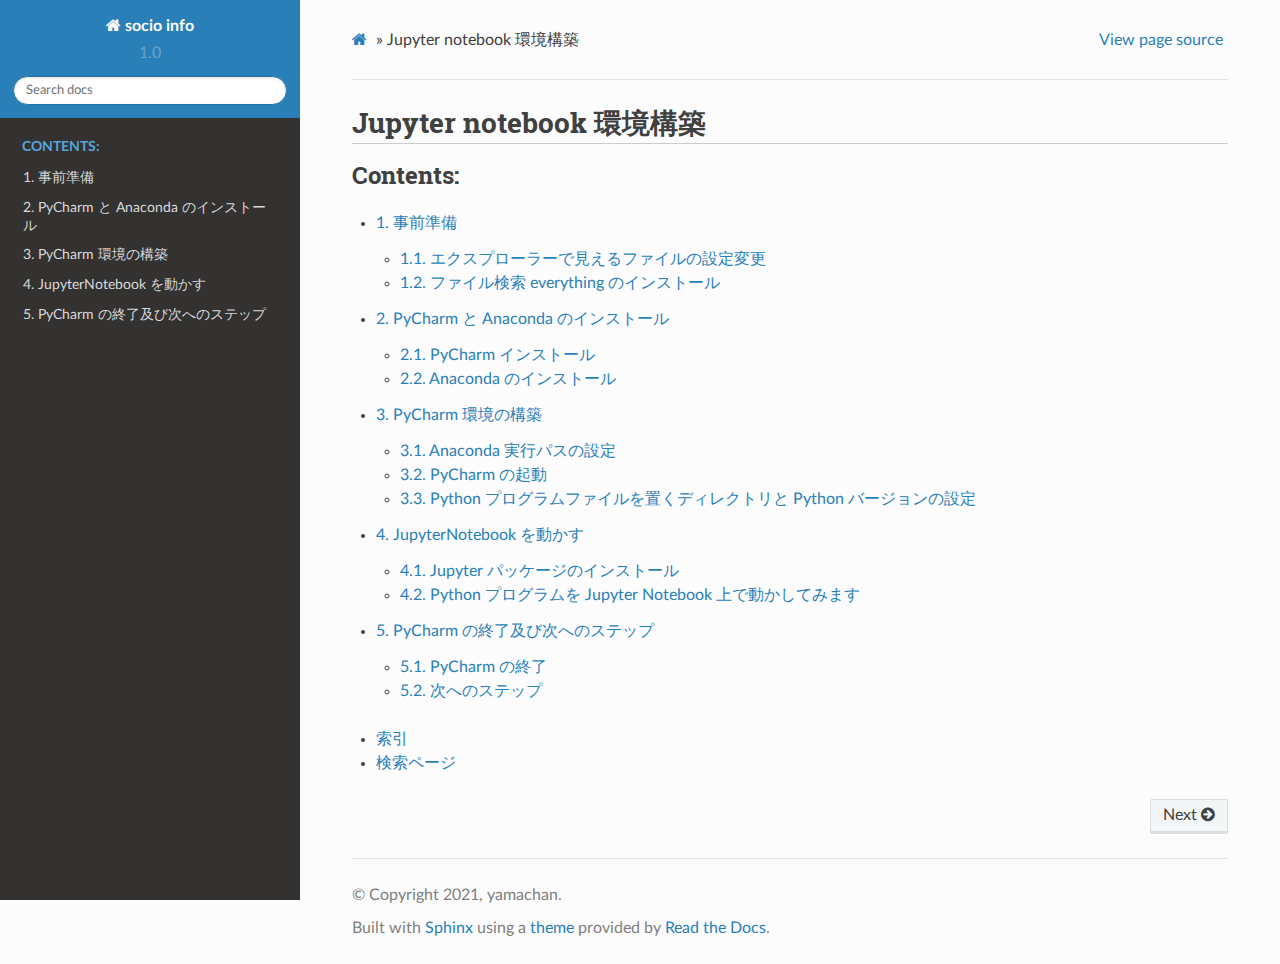
==== docs/index.html @ 52fdfa03 "Wrong directory name." ====
<!DOCTYPE html>
<html class="writer-html5" lang="ja" >
<head>
  <meta charset="utf-8" />
  
  <meta name="viewport" content="width=device-width, initial-scale=1.0" />
  
  <title>Jupyter notebook 環境構築 &mdash; socio info 1.0 ドキュメント</title>
  

  
  <link rel="stylesheet" href="_static/css/theme.css" type="text/css" />
  <link rel="stylesheet" href="_static/pygments.css" type="text/css" />
  <link rel="stylesheet" href="_static/mytheme.css" type="text/css" />

  
  

  
  

  

  
  <!--[if lt IE 9]>
    <script src="_static/js/html5shiv.min.js"></script>
  <![endif]-->
  
    
      <script type="text/javascript" id="documentation_options" data-url_root="./" src="_static/documentation_options.js"></script>
        <script src="_static/jquery.js"></script>
        <script src="_static/underscore.js"></script>
        <script src="_static/doctools.js"></script>
        <script src="_static/translations.js"></script>
    
    <script type="text/javascript" src="_static/js/theme.js"></script>

    
    <link rel="index" title="索引" href="genindex.html" />
    <link rel="search" title="検索" href="search.html" />
    <link rel="next" title="1. 事前準備" href="preparation.html" /> 
</head>

<body class="wy-body-for-nav">

   
  <div class="wy-grid-for-nav">
    
    <nav data-toggle="wy-nav-shift" class="wy-nav-side">
      <div class="wy-side-scroll">
        <div class="wy-side-nav-search" >
          

          
            <a href="#" class="icon icon-home"> socio info
          

          
          </a>

          
            
            
              <div class="version">
                1.0
              </div>
            
          

          
<div role="search">
  <form id="rtd-search-form" class="wy-form" action="search.html" method="get">
    <input type="text" name="q" placeholder="Search docs" />
    <input type="hidden" name="check_keywords" value="yes" />
    <input type="hidden" name="area" value="default" />
  </form>
</div>

          
        </div>

        
        <div class="wy-menu wy-menu-vertical" data-spy="affix" role="navigation" aria-label="main navigation">
          
            
            
              
            
            
              <p class="caption"><span class="caption-text">Contents:</span></p>
<ul>
<li class="toctree-l1"><a class="reference internal" href="preparation.html">1. 事前準備</a></li>
<li class="toctree-l1"><a class="reference internal" href="pycharm_install.html">2. PyCharm と Anaconda のインストール</a></li>
<li class="toctree-l1"><a class="reference internal" href="pycharm_exec.html">3. PyCharm 環境の構築</a></li>
<li class="toctree-l1"><a class="reference internal" href="startjupyter.html">4. JupyterNotebook を動かす</a></li>
<li class="toctree-l1"><a class="reference internal" href="fin.html">5. PyCharm の終了及び次へのステップ</a></li>
</ul>

            
          
        </div>
        
      </div>
    </nav>

    <section data-toggle="wy-nav-shift" class="wy-nav-content-wrap">

      
      <nav class="wy-nav-top" aria-label="top navigation">
        
          <i data-toggle="wy-nav-top" class="fa fa-bars"></i>
          <a href="#">socio info</a>
        
      </nav>


      <div class="wy-nav-content">
        
        <div class="rst-content">
        
          

















<div role="navigation" aria-label="breadcrumbs navigation">

  <ul class="wy-breadcrumbs">
    
      <li><a href="#" class="icon icon-home"></a> &raquo;</li>
        
      <li>Jupyter notebook 環境構築</li>
    
    
      <li class="wy-breadcrumbs-aside">
        
          
            <a href="_sources/index.rst.txt" rel="nofollow"> View page source</a>
          
        
      </li>
    
  </ul>

  
  <hr/>
</div>
          <div role="main" class="document" itemscope="itemscope" itemtype="http://schema.org/Article">
           <div itemprop="articleBody">
            
  <div class="section" id="jupyter-notebook">
<h1>Jupyter notebook 環境構築<a class="headerlink" href="#jupyter-notebook" title="このヘッドラインへのパーマリンク">¶</a></h1>
<div class="toctree-wrapper compound">
<p class="caption"><span class="caption-text">Contents:</span></p>
<ul>
<li class="toctree-l1"><a class="reference internal" href="preparation.html">1. 事前準備</a><ul>
<li class="toctree-l2"><a class="reference internal" href="preparation.html#explorer">1.1. エクスプローラーで見えるファイルの設定変更</a></li>
<li class="toctree-l2"><a class="reference internal" href="preparation.html#everything">1.2. ファイル検索 everything のインストール</a></li>
</ul>
</li>
<li class="toctree-l1"><a class="reference internal" href="pycharm_install.html">2. PyCharm と Anaconda のインストール</a><ul>
<li class="toctree-l2"><a class="reference internal" href="pycharm_install.html#pycharm">2.1. PyCharm インストール</a></li>
<li class="toctree-l2"><a class="reference internal" href="pycharm_install.html#anaconda">2.2. Anaconda  のインストール</a></li>
</ul>
</li>
<li class="toctree-l1"><a class="reference internal" href="pycharm_exec.html">3. PyCharm 環境の構築</a><ul>
<li class="toctree-l2"><a class="reference internal" href="pycharm_exec.html#anaconda">3.1. Anaconda 実行パスの設定</a></li>
<li class="toctree-l2"><a class="reference internal" href="pycharm_exec.html#id1">3.2. PyCharm の起動</a></li>
<li class="toctree-l2"><a class="reference internal" href="pycharm_exec.html#python-python">3.3. Python プログラムファイルを置くディレクトリと Python バージョンの設定</a></li>
</ul>
</li>
<li class="toctree-l1"><a class="reference internal" href="startjupyter.html">4. JupyterNotebook を動かす</a><ul>
<li class="toctree-l2"><a class="reference internal" href="startjupyter.html#jupyter">4.1. Jupyter パッケージのインストール</a></li>
<li class="toctree-l2"><a class="reference internal" href="startjupyter.html#python-jupyter-notebook">4.2. Python プログラムを Jupyter Notebook 上で動かしてみます</a></li>
</ul>
</li>
<li class="toctree-l1"><a class="reference internal" href="fin.html">5. PyCharm の終了及び次へのステップ</a><ul>
<li class="toctree-l2"><a class="reference internal" href="fin.html#id1">5.1. PyCharm の終了</a></li>
<li class="toctree-l2"><a class="reference internal" href="fin.html#id2">5.2. 次へのステップ</a></li>
</ul>
</li>
</ul>
</div>
<ul class="simple">
<li><p><a class="reference internal" href="genindex.html"><span class="std std-ref">索引</span></a></p></li>
<li><p><a class="reference internal" href="search.html"><span class="std std-ref">検索ページ</span></a></p></li>
</ul>
</div>


           </div>
           
          </div>
          <footer>
    <div class="rst-footer-buttons" role="navigation" aria-label="footer navigation">
        <a href="preparation.html" class="btn btn-neutral float-right" title="1. 事前準備" accesskey="n" rel="next">Next <span class="fa fa-arrow-circle-right" aria-hidden="true"></span></a>
    </div>

  <hr/>

  <div role="contentinfo">
    <p>
        &#169; Copyright 2021, yamachan.

    </p>
  </div>
    
    
    
    Built with <a href="https://www.sphinx-doc.org/">Sphinx</a> using a
    
    <a href="https://github.com/readthedocs/sphinx_rtd_theme">theme</a>
    
    provided by <a href="https://readthedocs.org">Read the Docs</a>. 

</footer>
        </div>
      </div>

    </section>

  </div>
  

  <script type="text/javascript">
      jQuery(function () {
          SphinxRtdTheme.Navigation.enable(true);
      });
  </script>

  
  
    
   

</body>
</html>
---- docs/_static/css/theme.css ----
html{box-sizing:border-box}*,:after,:before{box-sizing:inherit}article,aside,details,figcaption,figure,footer,header,hgroup,nav,section{display:block}audio,canvas,video{display:inline-block;*display:inline;*zoom:1}[hidden],audio:not([controls]){display:none}*{-webkit-box-sizing:border-box;-moz-box-sizing:border-box;box-sizing:border-box}html{font-size:100%;-webkit-text-size-adjust:100%;-ms-text-size-adjust:100%}body{margin:0}a:active,a:hover{outline:0}abbr[title]{border-bottom:1px dotted}b,strong{font-weight:700}blockquote{margin:0}dfn{font-style:italic}ins{background:#ff9;text-decoration:none}ins,mark{color:#000}mark{background:#ff0;font-style:italic;font-weight:700}.rst-content code,.rst-content tt,code,kbd,pre,samp{font-family:monospace,serif;_font-family:courier new,monospace;font-size:1em}pre{white-space:pre}q{quotes:none}q:after,q:before{content:"";content:none}small{font-size:85%}sub,sup{font-size:75%;line-height:0;position:relative;vertical-align:baseline}sup{top:-.5em}sub{bottom:-.25em}dl,ol,ul{margin:0;padding:0;list-style:none;list-style-image:none}li{list-style:none}dd{margin:0}img{border:0;-ms-interpolation-mode:bicubic;vertical-align:middle;max-width:100%}svg:not(:root){overflow:hidden}figure,form{margin:0}label{cursor:pointer}button,input,select,textarea{font-size:100%;margin:0;vertical-align:baseline;*vertical-align:middle}button,input{line-height:normal}button,input[type=button],input[type=reset],input[type=submit]{cursor:pointer;-webkit-appearance:button;*overflow:visible}button[disabled],input[disabled]{cursor:default}input[type=search]{-webkit-appearance:textfield;-moz-box-sizing:content-box;-webkit-box-sizing:content-box;box-sizing:content-box}textarea{resize:vertical}table{border-collapse:collapse;border-spacing:0}td{vertical-align:top}.chromeframe{margin:.2em 0;background:#ccc;color:#000;padding:.2em 0}.ir{display:block;border:0;text-indent:-999em;overflow:hidden;background-color:transparent;background-repeat:no-repeat;text-align:left;direction:ltr;*line-height:0}.ir br{display:none}.hidden{display:none!important;visibility:hidden}.visuallyhidden{border:0;clip:rect(0 0 0 0);height:1px;margin:-1px;overflow:hidden;padding:0;position:absolute;width:1px}.visuallyhidden.focusable:active,.visuallyhidden.focusable:focus{clip:auto;height:auto;margin:0;overflow:visible;position:static;width:auto}.invisible{visibility:hidden}.relative{position:relative}big,small{font-size:100%}@media print{body,html,section{background:none!important}*{box-shadow:none!important;text-shadow:none!important;filter:none!important;-ms-filter:none!important}a,a:visited{text-decoration:underline}.ir a:after,a[href^="#"]:after,a[href^="javascript:"]:after{content:""}blockquote,pre{page-break-inside:avoid}thead{display:table-header-group}img,tr{page-break-inside:avoid}img{max-width:100%!important}@page{margin:.5cm}.rst-content .toctree-wrapper>p.caption,h2,h3,p{orphans:3;widows:3}.rst-content .toctree-wrapper>p.caption,h2,h3{page-break-after:avoid}}.btn,.fa:before,.icon:before,.rst-content .admonition,.rst-content .admonition-title:before,.rst-content .admonition-todo,.rst-content .attention,.rst-content .caution,.rst-content .code-block-caption .headerlink:before,.rst-content .danger,.rst-content .error,.rst-content .hint,.rst-content .important,.rst-content .note,.rst-content .seealso,.rst-content .tip,.rst-content .warning,.rst-content code.download span:first-child:before,.rst-content dl dt .headerlink:before,.rst-content h1 .headerlink:before,.rst-content h2 .headerlink:before,.rst-content h3 .headerlink:before,.rst-content h4 .headerlink:before,.rst-content h5 .headerlink:before,.rst-content h6 .headerlink:before,.rst-content p.caption .headerlink:before,.rst-content table>caption .headerlink:before,.rst-content tt.download span:first-child:before,.wy-alert,.wy-dropdown .caret:before,.wy-inline-validate.wy-inline-validate-danger .wy-input-context:before,.wy-inline-validate.wy-inline-validate-info .wy-input-context:before,.wy-inline-validate.wy-inline-validate-success .wy-input-context:before,.wy-inline-validate.wy-inline-validate-warning .wy-input-context:before,.wy-menu-vertical li.current>a,.wy-menu-vertical li.current>a span.toctree-expand:before,.wy-menu-vertical li.on a,.wy-menu-vertical li.on a span.toctree-expand:before,.wy-menu-vertical li span.toctree-expand:before,.wy-nav-top a,.wy-side-nav-search .wy-dropdown>a,.wy-side-nav-search>a,input[type=color],input[type=date],input[type=datetime-local],input[type=datetime],input[type=email],input[type=month],input[type=number],input[type=password],input[type=search],input[type=tel],input[type=text],input[type=time],input[type=url],input[type=week],select,textarea{-webkit-font-smoothing:antialiased}.clearfix{*zoom:1}.clearfix:after,.clearfix:before{display:table;content:""}.clearfix:after{clear:both}/*!
 *  Font Awesome 4.7.0 by @davegandy - http://fontawesome.io - @fontawesome
 *  License - http://fontawesome.io/license (Font: SIL OFL 1.1, CSS: MIT License)
 */@font-face{font-family:FontAwesome;src:url(fonts/fontawesome-webfont.eot?674f50d287a8c48dc19ba404d20fe713);src:url(fonts/fontawesome-webfont.eot?674f50d287a8c48dc19ba404d20fe713?#iefix&v=4.7.0) format("embedded-opentype"),url(fonts/fontawesome-webfont.woff2?af7ae505a9eed503f8b8e6982036873e) format("woff2"),url(fonts/fontawesome-webfont.woff?fee66e712a8a08eef5805a46892932ad) format("woff"),url(fonts/fontawesome-webfont.ttf?b06871f281fee6b241d60582ae9369b9) format("truetype"),url(fonts/fontawesome-webfont.svg?912ec66d7572ff821749319396470bde#fontawesomeregular) format("svg");font-weight:400;font-style:normal}.fa,.icon,.rst-content .admonition-title,.rst-content .code-block-caption .headerlink,.rst-content code.download span:first-child,.rst-content dl dt .headerlink,.rst-content h1 .headerlink,.rst-content h2 .headerlink,.rst-content h3 .headerlink,.rst-content h4 .headerlink,.rst-content h5 .headerlink,.rst-content h6 .headerlink,.rst-content p.caption .headerlink,.rst-content table>caption .headerlink,.rst-content tt.download span:first-child,.wy-menu-vertical li.current>a span.toctree-expand,.wy-menu-vertical li.on a span.toctree-expand,.wy-menu-vertical li span.toctree-expand{display:inline-block;font:normal normal normal 14px/1 FontAwesome;font-size:inherit;text-rendering:auto;-webkit-font-smoothing:antialiased;-moz-osx-font-smoothing:grayscale}.fa-lg{font-size:1.33333em;line-height:.75em;vertical-align:-15%}.fa-2x{font-size:2em}.fa-3x{font-size:3em}.fa-4x{font-size:4em}.fa-5x{font-size:5em}.fa-fw{width:1.28571em;text-align:center}.fa-ul{padding-left:0;margin-left:2.14286em;list-style-type:none}.fa-ul>li{position:relative}.fa-li{position:absolute;left:-2.14286em;width:2.14286em;top:.14286em;text-align:center}.fa-li.fa-lg{left:-1.85714em}.fa-border{padding:.2em .25em .15em;border:.08em solid #eee;border-radius:.1em}.fa-pull-left{float:left}.fa-pull-right{float:right}.fa-pull-left.icon,.fa.fa-pull-left,.rst-content .code-block-caption .fa-pull-left.headerlink,.rst-content .fa-pull-left.admonition-title,.rst-content code.download span.fa-pull-left:first-child,.rst-content dl dt .fa-pull-left.headerlink,.rst-content h1 .fa-pull-left.headerlink,.rst-content h2 .fa-pull-left.headerlink,.rst-content h3 .fa-pull-left.headerlink,.rst-content h4 .fa-pull-left.headerlink,.rst-content h5 .fa-pull-left.headerlink,.rst-content h6 .fa-pull-left.headerlink,.rst-content p.caption .fa-pull-left.headerlink,.rst-content table>caption .fa-pull-left.headerlink,.rst-content tt.download span.fa-pull-left:first-child,.wy-menu-vertical li.current>a span.fa-pull-left.toctree-expand,.wy-menu-vertical li.on a span.fa-pull-left.toctree-expand,.wy-menu-vertical li span.fa-pull-left.toctree-expand{margin-right:.3em}.fa-pull-right.icon,.fa.fa-pull-right,.rst-content .code-block-caption .fa-pull-right.headerlink,.rst-content .fa-pull-right.admonition-title,.rst-content code.download span.fa-pull-right:first-child,.rst-content dl dt .fa-pull-right.headerlink,.rst-content h1 .fa-pull-right.headerlink,.rst-content h2 .fa-pull-right.headerlink,.rst-content h3 .fa-pull-right.headerlink,.rst-content h4 .fa-pull-right.headerlink,.rst-content h5 .fa-pull-right.headerlink,.rst-content h6 .fa-pull-right.headerlink,.rst-content p.caption .fa-pull-right.headerlink,.rst-content table>caption .fa-pull-right.headerlink,.rst-content tt.download span.fa-pull-right:first-child,.wy-menu-vertical li.current>a span.fa-pull-right.toctree-expand,.wy-menu-vertical li.on a span.fa-pull-right.toctree-expand,.wy-menu-vertical li span.fa-pull-right.toctree-expand{margin-left:.3em}.pull-right{float:right}.pull-left{float:left}.fa.pull-left,.pull-left.icon,.rst-content .code-block-caption .pull-left.headerlink,.rst-content .pull-left.admonition-title,.rst-content code.download span.pull-left:first-child,.rst-content dl dt .pull-left.headerlink,.rst-content h1 .pull-left.headerlink,.rst-content h2 .pull-left.headerlink,.rst-content h3 .pull-left.headerlink,.rst-content h4 .pull-left.headerlink,.rst-content h5 .pull-left.headerlink,.rst-content h6 .pull-left.headerlink,.rst-content p.caption .pull-left.headerlink,.rst-content table>caption .pull-left.headerlink,.rst-content tt.download span.pull-left:first-child,.wy-menu-vertical li.current>a span.pull-left.toctree-expand,.wy-menu-vertical li.on a span.pull-left.toctree-expand,.wy-menu-vertical li span.pull-left.toctree-expand{margin-right:.3em}.fa.pull-right,.pull-right.icon,.rst-content .code-block-caption .pull-right.headerlink,.rst-content .pull-right.admonition-title,.rst-content code.download span.pull-right:first-child,.rst-content dl dt .pull-right.headerlink,.rst-content h1 .pull-right.headerlink,.rst-content h2 .pull-right.headerlink,.rst-content h3 .pull-right.headerlink,.rst-content h4 .pull-right.headerlink,.rst-content h5 .pull-right.headerlink,.rst-content h6 .pull-right.headerlink,.rst-content p.caption .pull-right.headerlink,.rst-content table>caption .pull-right.headerlink,.rst-content tt.download span.pull-right:first-child,.wy-menu-vertical li.current>a span.pull-right.toctree-expand,.wy-menu-vertical li.on a span.pull-right.toctree-expand,.wy-menu-vertical li span.pull-right.toctree-expand{margin-left:.3em}.fa-spin{-webkit-animation:fa-spin 2s linear infinite;animation:fa-spin 2s linear infinite}.fa-pulse{-webkit-animation:fa-spin 1s steps(8) infinite;animation:fa-spin 1s steps(8) infinite}@-webkit-keyframes fa-spin{0%{-webkit-transform:rotate(0deg);transform:rotate(0deg)}to{-webkit-transform:rotate(359deg);transform:rotate(359deg)}}@keyframes fa-spin{0%{-webkit-transform:rotate(0deg);transform:rotate(0deg)}to{-webkit-transform:rotate(359deg);transform:rotate(359deg)}}.fa-rotate-90{-ms-filter:"progid:DXImageTransform.Microsoft.BasicImage(rotation=1)";-webkit-transform:rotate(90deg);-ms-transform:rotate(90deg);transform:rotate(90deg)}.fa-rotate-180{-ms-filter:"progid:DXImageTransform.Microsoft.BasicImage(rotation=2)";-webkit-transform:rotate(180deg);-ms-transform:rotate(180deg);transform:rotate(180deg)}.fa-rotate-270{-ms-filter:"progid:DXImageTransform.Microsoft.BasicImage(rotation=3)";-webkit-transform:rotate(270deg);-ms-transform:rotate(270deg);transform:rotate(270deg)}.fa-flip-horizontal{-ms-filter:"progid:DXImageTransform.Microsoft.BasicImage(rotation=0, mirror=1)";-webkit-transform:scaleX(-1);-ms-transform:scaleX(-1);transform:scaleX(-1)}.fa-flip-vertical{-ms-filter:"progid:DXImageTransform.Microsoft.BasicImage(rotation=2, mirror=1)";-webkit-transform:scaleY(-1);-ms-transform:scaleY(-1);transform:scaleY(-1)}:root .fa-flip-horizontal,:root .fa-flip-vertical,:root .fa-rotate-90,:root .fa-rotate-180,:root .fa-rotate-270{filter:none}.fa-stack{position:relative;display:inline-block;width:2em;height:2em;line-height:2em;vertical-align:middle}.fa-stack-1x,.fa-stack-2x{position:absolute;left:0;width:100%;text-align:center}.fa-stack-1x{line-height:inherit}.fa-stack-2x{font-size:2em}.fa-inverse{color:#fff}.fa-glass:before{content:""}.fa-music:before{content:""}.fa-search:before,.icon-search:before{content:""}.fa-envelope-o:before{content:""}.fa-heart:before{content:""}.fa-star:before{content:""}.fa-star-o:before{content:""}.fa-user:before{content:""}.fa-film:before{content:""}.fa-th-large:before{content:""}.fa-th:before{content:""}.fa-th-list:before{content:""}.fa-check:before{content:""}.fa-close:before,.fa-remove:before,.fa-times:before{content:""}.fa-search-plus:before{content:""}.fa-search-minus:before{content:""}.fa-power-off:before{content:""}.fa-signal:before{content:""}.fa-cog:before,.fa-gear:before{content:""}.fa-trash-o:before{content:""}.fa-home:before,.icon-home:before{content:""}.fa-file-o:before{content:""}.fa-clock-o:before{content:""}.fa-road:before{content:""}.fa-download:before,.rst-content code.download span:first-child:before,.rst-content tt.download span:first-child:before{content:""}.fa-arrow-circle-o-down:before{content:""}.fa-arrow-circle-o-up:before{content:""}.fa-inbox:before{content:""}.fa-play-circle-o:before{content:""}.fa-repeat:before,.fa-rotate-right:before{content:""}.fa-refresh:before{content:""}.fa-list-alt:before{content:""}.fa-lock:before{content:""}.fa-flag:before{content:""}.fa-headphones:before{content:""}.fa-volume-off:before{content:""}.fa-volume-down:before{content:""}.fa-volume-up:before{content:""}.fa-qrcode:before{content:""}.fa-barcode:before{content:""}.fa-tag:before{content:""}.fa-tags:before{content:""}.fa-book:before,.icon-book:before{content:""}.fa-bookmark:before{content:""}.fa-print:before{content:""}.fa-camera:before{content:""}.fa-font:before{content:""}.fa-bold:before{content:""}.fa-italic:before{content:""}.fa-text-height:before{content:""}.fa-text-width:before{content:""}.fa-align-left:before{content:""}.fa-align-center:before{content:""}.fa-align-right:before{content:""}.fa-align-justify:before{content:""}.fa-list:before{content:""}.fa-dedent:before,.fa-outdent:before{content:""}.fa-indent:before{content:""}.fa-video-camera:before{content:""}.fa-image:before,.fa-photo:before,.fa-picture-o:before{content:""}.fa-pencil:before{content:""}.fa-map-marker:before{content:""}.fa-adjust:before{content:""}.fa-tint:before{content:""}.fa-edit:before,.fa-pencil-square-o:before{content:""}.fa-share-square-o:before{content:""}.fa-check-square-o:before{content:""}.fa-arrows:before{content:""}.fa-step-backward:before{content:""}.fa-fast-backward:before{content:""}.fa-backward:before{content:""}.fa-play:before{content:""}.fa-pause:before{content:""}.fa-stop:before{content:""}.fa-forward:before{content:""}.fa-fast-forward:before{content:""}.fa-step-forward:before{content:""}.fa-eject:before{content:""}.fa-chevron-left:before{content:""}.fa-chevron-right:before{content:""}.fa-plus-circle:before{content:""}.fa-minus-circle:before{content:""}.fa-times-circle:before,.wy-inline-validate.wy-inline-validate-danger .wy-input-context:before{content:""}.fa-check-circle:before,.wy-inline-validate.wy-inline-validate-success .wy-input-context:before{content:""}.fa-question-circle:before{content:""}.fa-info-circle:before{content:""}.fa-crosshairs:before{content:""}.fa-times-circle-o:before{content:""}.fa-check-circle-o:before{content:""}.fa-ban:before{content:""}.fa-arrow-left:before{content:""}.fa-arrow-right:before{content:""}.fa-arrow-up:before{content:""}.fa-arrow-down:before{content:""}.fa-mail-forward:before,.fa-share:before{content:""}.fa-expand:before{content:""}.fa-compress:before{content:""}.fa-plus:before{content:""}.fa-minus:before{content:""}.fa-asterisk:before{content:""}.fa-exclamation-circle:before,.rst-content .admonition-title:before,.wy-inline-validate.wy-inline-validate-info .wy-input-context:before,.wy-inline-validate.wy-inline-validate-warning .wy-input-context:before{content:""}.fa-gift:before{content:""}.fa-leaf:before{content:""}.fa-fire:before,.icon-fire:before{content:""}.fa-eye:before{content:""}.fa-eye-slash:before{content:""}.fa-exclamation-triangle:before,.fa-warning:before{content:""}.fa-plane:before{content:""}.fa-calendar:before{content:""}.fa-random:before{content:""}.fa-comment:before{content:""}.fa-magnet:before{content:""}.fa-chevron-up:before{content:""}.fa-chevron-down:before{content:""}.fa-retweet:before{content:""}.fa-shopping-cart:before{content:""}.fa-folder:before{content:""}.fa-folder-open:before{content:""}.fa-arrows-v:before{content:""}.fa-arrows-h:before{content:""}.fa-bar-chart-o:before,.fa-bar-chart:before{content:""}.fa-twitter-square:before{content:""}.fa-facebook-square:before{content:""}.fa-camera-retro:before{content:""}.fa-key:before{content:""}.fa-cogs:before,.fa-gears:before{content:""}.fa-comments:before{content:""}.fa-thumbs-o-up:before{content:""}.fa-thumbs-o-down:before{content:""}.fa-star-half:before{content:""}.fa-heart-o:before{content:""}.fa-sign-out:before{content:""}.fa-linkedin-square:before{content:""}.fa-thumb-tack:before{content:""}.fa-external-link:before{content:""}.fa-sign-in:before{content:""}.fa-trophy:before{content:""}.fa-github-square:before{content:""}.fa-upload:before{content:""}.fa-lemon-o:before{content:""}.fa-phone:before{content:""}.fa-square-o:before{content:""}.fa-bookmark-o:before{content:""}.fa-phone-square:before{content:""}.fa-twitter:before{content:""}.fa-facebook-f:before,.fa-facebook:before{content:""}.fa-github:before,.icon-github:before{content:""}.fa-unlock:before{content:""}.fa-credit-card:before{content:""}.fa-feed:before,.fa-rss:before{content:""}.fa-hdd-o:before{content:""}.fa-bullhorn:before{content:""}.fa-bell:before{content:""}.fa-certificate:before{content:""}.fa-hand-o-right:before{content:""}.fa-hand-o-left:before{content:""}.fa-hand-o-up:before{content:""}.fa-hand-o-down:before{content:""}.fa-arrow-circle-left:before,.icon-circle-arrow-left:before{content:""}.fa-arrow-circle-right:before,.icon-circle-arrow-right:before{content:""}.fa-arrow-circle-up:before{content:""}.fa-arrow-circle-down:before{content:""}.fa-globe:before{content:""}.fa-wrench:before{content:""}.fa-tasks:before{content:""}.fa-filter:before{content:""}.fa-briefcase:before{content:""}.fa-arrows-alt:before{content:""}.fa-group:before,.fa-users:before{content:""}.fa-chain:before,.fa-link:before,.icon-link:before{content:""}.fa-cloud:before{content:""}.fa-flask:before{content:""}.fa-cut:before,.fa-scissors:before{content:""}.fa-copy:before,.fa-files-o:before{content:""}.fa-paperclip:before{content:""}.fa-floppy-o:before,.fa-save:before{content:""}.fa-square:before{content:""}.fa-bars:before,.fa-navicon:before,.fa-reorder:before{content:""}.fa-list-ul:before{content:""}.fa-list-ol:before{content:""}.fa-strikethrough:before{content:""}.fa-underline:before{content:""}.fa-table:before{content:""}.fa-magic:before{content:""}.fa-truck:before{content:""}.fa-pinterest:before{content:""}.fa-pinterest-square:before{content:""}.fa-google-plus-square:before{content:""}.fa-google-plus:before{content:""}.fa-money:before{content:""}.fa-caret-down:before,.icon-caret-down:before,.wy-dropdown .caret:before{content:""}.fa-caret-up:before{content:""}.fa-caret-left:before{content:""}.fa-caret-right:before{content:""}.fa-columns:before{content:""}.fa-sort:before,.fa-unsorted:before{content:""}.fa-sort-desc:before,.fa-sort-down:before{content:""}.fa-sort-asc:before,.fa-sort-up:before{content:""}.fa-envelope:before{content:""}.fa-linkedin:before{content:""}.fa-rotate-left:before,.fa-undo:before{content:""}.fa-gavel:before,.fa-legal:before{content:""}.fa-dashboard:before,.fa-tachometer:before{content:""}.fa-comment-o:before{content:""}.fa-comments-o:before{content:""}.fa-bolt:before,.fa-flash:before{content:""}.fa-sitemap:before{content:""}.fa-umbrella:before{content:""}.fa-clipboard:before,.fa-paste:before{content:""}.fa-lightbulb-o:before{content:""}.fa-exchange:before{content:""}.fa-cloud-download:before{content:""}.fa-cloud-upload:before{content:""}.fa-user-md:before{content:""}.fa-stethoscope:before{content:""}.fa-suitcase:before{content:""}.fa-bell-o:before{content:""}.fa-coffee:before{content:""}.fa-cutlery:before{content:""}.fa-file-text-o:before{content:""}.fa-building-o:before{content:""}.fa-hospital-o:before{content:""}.fa-ambulance:before{content:""}.fa-medkit:before{content:""}.fa-fighter-jet:before{content:""}.fa-beer:before{content:""}.fa-h-square:before{content:""}.fa-plus-square:before{content:""}.fa-angle-double-left:before{content:""}.fa-angle-double-right:before{content:""}.fa-angle-double-up:before{content:""}.fa-angle-double-down:before{content:""}.fa-angle-left:before{content:""}.fa-angle-right:before{content:""}.fa-angle-up:before{content:""}.fa-angle-down:before{content:""}.fa-desktop:before{content:""}.fa-laptop:before{content:""}.fa-tablet:before{content:""}.fa-mobile-phone:before,.fa-mobile:before{content:""}.fa-circle-o:before{content:""}.fa-quote-left:before{content:""}.fa-quote-right:before{content:""}.fa-spinner:before{content:""}.fa-circle:before{content:""}.fa-mail-reply:before,.fa-reply:before{content:""}.fa-github-alt:before{content:""}.fa-folder-o:before{content:""}.fa-folder-open-o:before{content:""}.fa-smile-o:before{content:""}.fa-frown-o:before{content:""}.fa-meh-o:before{content:""}.fa-gamepad:before{content:""}.fa-keyboard-o:before{content:""}.fa-flag-o:before{content:""}.fa-flag-checkered:before{content:""}.fa-terminal:before{content:""}.fa-code:before{content:""}.fa-mail-reply-all:before,.fa-reply-all:before{content:""}.fa-star-half-empty:before,.fa-star-half-full:before,.fa-star-half-o:before{content:""}.fa-location-arrow:before{content:""}.fa-crop:before{content:""}.fa-code-fork:before{content:""}.fa-chain-broken:before,.fa-unlink:before{content:""}.fa-question:before{content:""}.fa-info:before{content:""}.fa-exclamation:before{content:""}.fa-superscript:before{content:""}.fa-subscript:before{content:""}.fa-eraser:before{content:""}.fa-puzzle-piece:before{content:""}.fa-microphone:before{content:""}.fa-microphone-slash:before{content:""}.fa-shield:before{content:""}.fa-calendar-o:before{content:""}.fa-fire-extinguisher:before{content:""}.fa-rocket:before{content:""}.fa-maxcdn:before{content:""}.fa-chevron-circle-left:before{content:""}.fa-chevron-circle-right:before{content:""}.fa-chevron-circle-up:before{content:""}.fa-chevron-circle-down:before{content:""}.fa-html5:before{content:""}.fa-css3:before{content:""}.fa-anchor:before{content:""}.fa-unlock-alt:before{content:""}.fa-bullseye:before{content:""}.fa-ellipsis-h:before{content:""}.fa-ellipsis-v:before{content:""}.fa-rss-square:before{content:""}.fa-play-circle:before{content:""}.fa-ticket:before{content:""}.fa-minus-square:before{content:""}.fa-minus-square-o:before,.wy-menu-vertical li.current>a span.toctree-expand:before,.wy-menu-vertical li.on a span.toctree-expand:before{content:""}.fa-level-up:before{content:""}.fa-level-down:before{content:""}.fa-check-square:before{content:""}.fa-pencil-square:before{content:""}.fa-external-link-square:before{content:""}.fa-share-square:before{content:""}.fa-compass:before{content:""}.fa-caret-square-o-down:before,.fa-toggle-down:before{content:""}.fa-caret-square-o-up:before,.fa-toggle-up:before{content:""}.fa-caret-square-o-right:before,.fa-toggle-right:before{content:""}.fa-eur:before,.fa-euro:before{content:""}.fa-gbp:before{content:""}.fa-dollar:before,.fa-usd:before{content:""}.fa-inr:before,.fa-rupee:before{content:""}.fa-cny:before,.fa-jpy:before,.fa-rmb:before,.fa-yen:before{content:""}.fa-rouble:before,.fa-rub:before,.fa-ruble:before{content:""}.fa-krw:before,.fa-won:before{content:""}.fa-bitcoin:before,.fa-btc:before{content:""}.fa-file:before{content:""}.fa-file-text:before{content:""}.fa-sort-alpha-asc:before{content:""}.fa-sort-alpha-desc:before{content:""}.fa-sort-amount-asc:before{content:""}.fa-sort-amount-desc:before{content:""}.fa-sort-numeric-asc:before{content:""}.fa-sort-numeric-desc:before{content:""}.fa-thumbs-up:before{content:""}.fa-thumbs-down:before{content:""}.fa-youtube-square:before{content:""}.fa-youtube:before{content:""}.fa-xing:before{content:""}.fa-xing-square:before{content:""}.fa-youtube-play:before{content:""}.fa-dropbox:before{content:""}.fa-stack-overflow:before{content:""}.fa-instagram:before{content:""}.fa-flickr:before{content:""}.fa-adn:before{content:""}.fa-bitbucket:before,.icon-bitbucket:before{content:""}.fa-bitbucket-square:before{content:""}.fa-tumblr:before{content:""}.fa-tumblr-square:before{content:""}.fa-long-arrow-down:before{content:""}.fa-long-arrow-up:before{content:""}.fa-long-arrow-left:before{content:""}.fa-long-arrow-right:before{content:""}.fa-apple:before{content:""}.fa-windows:before{content:""}.fa-android:before{content:""}.fa-linux:before{content:""}.fa-dribbble:before{content:""}.fa-skype:before{content:""}.fa-foursquare:before{content:""}.fa-trello:before{content:""}.fa-female:before{content:""}.fa-male:before{content:""}.fa-gittip:before,.fa-gratipay:before{content:""}.fa-sun-o:before{content:""}.fa-moon-o:before{content:""}.fa-archive:before{content:""}.fa-bug:before{content:""}.fa-vk:before{content:""}.fa-weibo:before{content:""}.fa-renren:before{content:""}.fa-pagelines:before{content:""}.fa-stack-exchange:before{content:""}.fa-arrow-circle-o-right:before{content:""}.fa-arrow-circle-o-left:before{content:""}.fa-caret-square-o-left:before,.fa-toggle-left:before{content:""}.fa-dot-circle-o:before{content:""}.fa-wheelchair:before{content:""}.fa-vimeo-square:before{content:""}.fa-try:before,.fa-turkish-lira:before{content:""}.fa-plus-square-o:before,.wy-menu-vertical li span.toctree-expand:before{content:""}.fa-space-shuttle:before{content:""}.fa-slack:before{content:""}.fa-envelope-square:before{content:""}.fa-wordpress:before{content:""}.fa-openid:before{content:""}.fa-bank:before,.fa-institution:before,.fa-university:before{content:""}.fa-graduation-cap:before,.fa-mortar-board:before{content:""}.fa-yahoo:before{content:""}.fa-google:before{content:""}.fa-reddit:before{content:""}.fa-reddit-square:before{content:""}.fa-stumbleupon-circle:before{content:""}.fa-stumbleupon:before{content:""}.fa-delicious:before{content:""}.fa-digg:before{content:""}.fa-pied-piper-pp:before{content:""}.fa-pied-piper-alt:before{content:""}.fa-drupal:before{content:""}.fa-joomla:before{content:""}.fa-language:before{content:""}.fa-fax:before{content:""}.fa-building:before{content:""}.fa-child:before{content:""}.fa-paw:before{content:""}.fa-spoon:before{content:""}.fa-cube:before{content:""}.fa-cubes:before{content:""}.fa-behance:before{content:""}.fa-behance-square:before{content:""}.fa-steam:before{content:""}.fa-steam-square:before{content:""}.fa-recycle:before{content:""}.fa-automobile:before,.fa-car:before{content:""}.fa-cab:before,.fa-taxi:before{content:""}.fa-tree:before{content:""}.fa-spotify:before{content:""}.fa-deviantart:before{content:""}.fa-soundcloud:before{content:""}.fa-database:before{content:""}.fa-file-pdf-o:before{content:""}.fa-file-word-o:before{content:""}.fa-file-excel-o:before{content:""}.fa-file-powerpoint-o:before{content:""}.fa-file-image-o:before,.fa-file-photo-o:before,.fa-file-picture-o:before{content:""}.fa-file-archive-o:before,.fa-file-zip-o:before{content:""}.fa-file-audio-o:before,.fa-file-sound-o:before{content:""}.fa-file-movie-o:before,.fa-file-video-o:before{content:""}.fa-file-code-o:before{content:""}.fa-vine:before{content:""}.fa-codepen:before{content:""}.fa-jsfiddle:before{content:""}.fa-life-bouy:before,.fa-life-buoy:before,.fa-life-ring:before,.fa-life-saver:before,.fa-support:before{content:""}.fa-circle-o-notch:before{content:""}.fa-ra:before,.fa-rebel:before,.fa-resistance:before{content:""}.fa-empire:before,.fa-ge:before{content:""}.fa-git-square:before{content:""}.fa-git:before{content:""}.fa-hacker-news:before,.fa-y-combinator-square:before,.fa-yc-square:before{content:""}.fa-tencent-weibo:before{content:""}.fa-qq:before{content:""}.fa-wechat:before,.fa-weixin:before{content:""}.fa-paper-plane:before,.fa-send:before{content:""}.fa-paper-plane-o:before,.fa-send-o:before{content:""}.fa-history:before{content:""}.fa-circle-thin:before{content:""}.fa-header:before{content:""}.fa-paragraph:before{content:""}.fa-sliders:before{content:""}.fa-share-alt:before{content:""}.fa-share-alt-square:before{content:""}.fa-bomb:before{content:""}.fa-futbol-o:before,.fa-soccer-ball-o:before{content:""}.fa-tty:before{content:""}.fa-binoculars:before{content:""}.fa-plug:before{content:""}.fa-slideshare:before{content:""}.fa-twitch:before{content:""}.fa-yelp:before{content:""}.fa-newspaper-o:before{content:""}.fa-wifi:before{content:""}.fa-calculator:before{content:""}.fa-paypal:before{content:""}.fa-google-wallet:before{content:""}.fa-cc-visa:before{content:""}.fa-cc-mastercard:before{content:""}.fa-cc-discover:before{content:""}.fa-cc-amex:before{content:""}.fa-cc-paypal:before{content:""}.fa-cc-stripe:before{content:""}.fa-bell-slash:before{content:""}.fa-bell-slash-o:before{content:""}.fa-trash:before{content:""}.fa-copyright:before{content:""}.fa-at:before{content:""}.fa-eyedropper:before{content:""}.fa-paint-brush:before{content:""}.fa-birthday-cake:before{content:""}.fa-area-chart:before{content:""}.fa-pie-chart:before{content:""}.fa-line-chart:before{content:""}.fa-lastfm:before{content:""}.fa-lastfm-square:before{content:""}.fa-toggle-off:before{content:""}.fa-toggle-on:before{content:""}.fa-bicycle:before{content:""}.fa-bus:before{content:""}.fa-ioxhost:before{content:""}.fa-angellist:before{content:""}.fa-cc:before{content:""}.fa-ils:before,.fa-shekel:before,.fa-sheqel:before{content:""}.fa-meanpath:before{content:""}.fa-buysellads:before{content:""}.fa-connectdevelop:before{content:""}.fa-dashcube:before{content:""}.fa-forumbee:before{content:""}.fa-leanpub:before{content:""}.fa-sellsy:before{content:""}.fa-shirtsinbulk:before{content:""}.fa-simplybuilt:before{content:""}.fa-skyatlas:before{content:""}.fa-cart-plus:before{content:""}.fa-cart-arrow-down:before{content:""}.fa-diamond:before{content:""}.fa-ship:before{content:""}.fa-user-secret:before{content:""}.fa-motorcycle:before{content:""}.fa-street-view:before{content:""}.fa-heartbeat:before{content:""}.fa-venus:before{content:""}.fa-mars:before{content:""}.fa-mercury:before{content:""}.fa-intersex:before,.fa-transgender:before{content:""}.fa-transgender-alt:before{content:""}.fa-venus-double:before{content:""}.fa-mars-double:before{content:""}.fa-venus-mars:before{content:""}.fa-mars-stroke:before{content:""}.fa-mars-stroke-v:before{content:""}.fa-mars-stroke-h:before{content:""}.fa-neuter:before{content:""}.fa-genderless:before{content:""}.fa-facebook-official:before{content:""}.fa-pinterest-p:before{content:""}.fa-whatsapp:before{content:""}.fa-server:before{content:""}.fa-user-plus:before{content:""}.fa-user-times:before{content:""}.fa-bed:before,.fa-hotel:before{content:""}.fa-viacoin:before{content:""}.fa-train:before{content:""}.fa-subway:before{content:""}.fa-medium:before{content:""}.fa-y-combinator:before,.fa-yc:before{content:""}.fa-optin-monster:before{content:""}.fa-opencart:before{content:""}.fa-expeditedssl:before{content:""}.fa-battery-4:before,.fa-battery-full:before,.fa-battery:before{content:""}.fa-battery-3:before,.fa-battery-three-quarters:before{content:""}.fa-battery-2:before,.fa-battery-half:before{content:""}.fa-battery-1:before,.fa-battery-quarter:before{content:""}.fa-battery-0:before,.fa-battery-empty:before{content:""}.fa-mouse-pointer:before{content:""}.fa-i-cursor:before{content:""}.fa-object-group:before{content:""}.fa-object-ungroup:before{content:""}.fa-sticky-note:before{content:""}.fa-sticky-note-o:before{content:""}.fa-cc-jcb:before{content:""}.fa-cc-diners-club:before{content:""}.fa-clone:before{content:""}.fa-balance-scale:before{content:""}.fa-hourglass-o:before{content:""}.fa-hourglass-1:before,.fa-hourglass-start:before{content:""}.fa-hourglass-2:before,.fa-hourglass-half:before{content:""}.fa-hourglass-3:before,.fa-hourglass-end:before{content:""}.fa-hourglass:before{content:""}.fa-hand-grab-o:before,.fa-hand-rock-o:before{content:""}.fa-hand-paper-o:before,.fa-hand-stop-o:before{content:""}.fa-hand-scissors-o:before{content:""}.fa-hand-lizard-o:before{content:""}.fa-hand-spock-o:before{content:""}.fa-hand-pointer-o:before{content:""}.fa-hand-peace-o:before{content:""}.fa-trademark:before{content:""}.fa-registered:before{content:""}.fa-creative-commons:before{content:""}.fa-gg:before{content:""}.fa-gg-circle:before{content:""}.fa-tripadvisor:before{content:""}.fa-odnoklassniki:before{content:""}.fa-odnoklassniki-square:before{content:""}.fa-get-pocket:before{content:""}.fa-wikipedia-w:before{content:""}.fa-safari:before{content:""}.fa-chrome:before{content:""}.fa-firefox:before{content:""}.fa-opera:before{content:""}.fa-internet-explorer:before{content:""}.fa-television:before,.fa-tv:before{content:""}.fa-contao:before{content:""}.fa-500px:before{content:""}.fa-amazon:before{content:""}.fa-calendar-plus-o:before{content:""}.fa-calendar-minus-o:before{content:""}.fa-calendar-times-o:before{content:""}.fa-calendar-check-o:before{content:""}.fa-industry:before{content:""}.fa-map-pin:before{content:""}.fa-map-signs:before{content:""}.fa-map-o:before{content:""}.fa-map:before{content:""}.fa-commenting:before{content:""}.fa-commenting-o:before{content:""}.fa-houzz:before{content:""}.fa-vimeo:before{content:""}.fa-black-tie:before{content:""}.fa-fonticons:before{content:""}.fa-reddit-alien:before{content:""}.fa-edge:before{content:""}.fa-credit-card-alt:before{content:""}.fa-codiepie:before{content:""}.fa-modx:before{content:""}.fa-fort-awesome:before{content:""}.fa-usb:before{content:""}.fa-product-hunt:before{content:""}.fa-mixcloud:before{content:""}.fa-scribd:before{content:""}.fa-pause-circle:before{content:""}.fa-pause-circle-o:before{content:""}.fa-stop-circle:before{content:""}.fa-stop-circle-o:before{content:""}.fa-shopping-bag:before{content:""}.fa-shopping-basket:before{content:""}.fa-hashtag:before{content:""}.fa-bluetooth:before{content:""}.fa-bluetooth-b:before{content:""}.fa-percent:before{content:""}.fa-gitlab:before,.icon-gitlab:before{content:""}.fa-wpbeginner:before{content:""}.fa-wpforms:before{content:""}.fa-envira:before{content:""}.fa-universal-access:before{content:""}.fa-wheelchair-alt:before{content:""}.fa-question-circle-o:before{content:""}.fa-blind:before{content:""}.fa-audio-description:before{content:""}.fa-volume-control-phone:before{content:""}.fa-braille:before{content:""}.fa-assistive-listening-systems:before{content:""}.fa-american-sign-language-interpreting:before,.fa-asl-interpreting:before{content:""}.fa-deaf:before,.fa-deafness:before,.fa-hard-of-hearing:before{content:""}.fa-glide:before{content:""}.fa-glide-g:before{content:""}.fa-sign-language:before,.fa-signing:before{content:""}.fa-low-vision:before{content:""}.fa-viadeo:before{content:""}.fa-viadeo-square:before{content:""}.fa-snapchat:before{content:""}.fa-snapchat-ghost:before{content:""}.fa-snapchat-square:before{content:""}.fa-pied-piper:before{content:""}.fa-first-order:before{content:""}.fa-yoast:before{content:""}.fa-themeisle:before{content:""}.fa-google-plus-circle:before,.fa-google-plus-official:before{content:""}.fa-fa:before,.fa-font-awesome:before{content:""}.fa-handshake-o:before{content:""}.fa-envelope-open:before{content:""}.fa-envelope-open-o:before{content:""}.fa-linode:before{content:""}.fa-address-book:before{content:""}.fa-address-book-o:before{content:""}.fa-address-card:before,.fa-vcard:before{content:""}.fa-address-card-o:before,.fa-vcard-o:before{content:""}.fa-user-circle:before{content:""}.fa-user-circle-o:before{content:""}.fa-user-o:before{content:""}.fa-id-badge:before{content:""}.fa-drivers-license:before,.fa-id-card:before{content:""}.fa-drivers-license-o:before,.fa-id-card-o:before{content:""}.fa-quora:before{content:""}.fa-free-code-camp:before{content:""}.fa-telegram:before{content:""}.fa-thermometer-4:before,.fa-thermometer-full:before,.fa-thermometer:before{content:""}.fa-thermometer-3:before,.fa-thermometer-three-quarters:before{content:""}.fa-thermometer-2:before,.fa-thermometer-half:before{content:""}.fa-thermometer-1:before,.fa-thermometer-quarter:before{content:""}.fa-thermometer-0:before,.fa-thermometer-empty:before{content:""}.fa-shower:before{content:""}.fa-bath:before,.fa-bathtub:before,.fa-s15:before{content:""}.fa-podcast:before{content:""}.fa-window-maximize:before{content:""}.fa-window-minimize:before{content:""}.fa-window-restore:before{content:""}.fa-times-rectangle:before,.fa-window-close:before{content:""}.fa-times-rectangle-o:before,.fa-window-close-o:before{content:""}.fa-bandcamp:before{content:""}.fa-grav:before{content:""}.fa-etsy:before{content:""}.fa-imdb:before{content:""}.fa-ravelry:before{content:""}.fa-eercast:before{content:""}.fa-microchip:before{content:""}.fa-snowflake-o:before{content:""}.fa-superpowers:before{content:""}.fa-wpexplorer:before{content:""}.fa-meetup:before{content:""}.sr-only{position:absolute;width:1px;height:1px;padding:0;margin:-1px;overflow:hidden;clip:rect(0,0,0,0);border:0}.sr-only-focusable:active,.sr-only-focusable:focus{position:static;width:auto;height:auto;margin:0;overflow:visible;clip:auto}.fa,.icon,.rst-content .admonition-title,.rst-content .code-block-caption .headerlink,.rst-content code.download span:first-child,.rst-content dl dt .headerlink,.rst-content h1 .headerlink,.rst-content h2 .headerlink,.rst-content h3 .headerlink,.rst-content h4 .headerlink,.rst-content h5 .headerlink,.rst-content h6 .headerlink,.rst-content p.caption .headerlink,.rst-content table>caption .headerlink,.rst-content tt.download span:first-child,.wy-dropdown .caret,.wy-inline-validate.wy-inline-validate-danger .wy-input-context,.wy-inline-validate.wy-inline-validate-info .wy-input-context,.wy-inline-validate.wy-inline-validate-success .wy-input-context,.wy-inline-validate.wy-inline-validate-warning .wy-input-context,.wy-menu-vertical li.current>a span.toctree-expand,.wy-menu-vertical li.on a span.toctree-expand,.wy-menu-vertical li span.toctree-expand{font-family:inherit}.fa:before,.icon:before,.rst-content .admonition-title:before,.rst-content .code-block-caption .headerlink:before,.rst-content code.download span:first-child:before,.rst-content dl dt .headerlink:before,.rst-content h1 .headerlink:before,.rst-content h2 .headerlink:before,.rst-content h3 .headerlink:before,.rst-content h4 .headerlink:before,.rst-content h5 .headerlink:before,.rst-content h6 .headerlink:before,.rst-content p.caption .headerlink:before,.rst-content table>caption .headerlink:before,.rst-content tt.download span:first-child:before,.wy-dropdown .caret:before,.wy-inline-validate.wy-inline-validate-danger .wy-input-context:before,.wy-inline-validate.wy-inline-validate-info .wy-input-context:before,.wy-inline-validate.wy-inline-validate-success .wy-input-context:before,.wy-inline-validate.wy-inline-validate-warning .wy-input-context:before,.wy-menu-vertical li.current>a span.toctree-expand:before,.wy-menu-vertical li.on a span.toctree-expand:before,.wy-menu-vertical li span.toctree-expand:before{font-family:FontAwesome;display:inline-block;font-style:normal;font-weight:400;line-height:1;text-decoration:inherit}.rst-content .code-block-caption a .headerlink,.rst-content a .admonition-title,.rst-content code.download a span:first-child,.rst-content dl dt a .headerlink,.rst-content h1 a .headerlink,.rst-content h2 a .headerlink,.rst-content h3 a .headerlink,.rst-content h4 a .headerlink,.rst-content h5 a .headerlink,.rst-content h6 a .headerlink,.rst-content p.caption a .headerlink,.rst-content table>caption a .headerlink,.rst-content tt.download a span:first-child,.wy-menu-vertical li.current>a span.toctree-expand,.wy-menu-vertical li.on a span.toctree-expand,.wy-menu-vertical li a span.toctree-expand,a .fa,a .icon,a .rst-content .admonition-title,a .rst-content .code-block-caption .headerlink,a .rst-content code.download span:first-child,a .rst-content dl dt .headerlink,a .rst-content h1 .headerlink,a .rst-content h2 .headerlink,a .rst-content h3 .headerlink,a .rst-content h4 .headerlink,a .rst-content h5 .headerlink,a .rst-content h6 .headerlink,a .rst-content p.caption .headerlink,a .rst-content table>caption .headerlink,a .rst-content tt.download span:first-child,a .wy-menu-vertical li span.toctree-expand{display:inline-block;text-decoration:inherit}.btn .fa,.btn .icon,.btn .rst-content .admonition-title,.btn .rst-content .code-block-caption .headerlink,.btn .rst-content code.download span:first-child,.btn .rst-content dl dt .headerlink,.btn .rst-content h1 .headerlink,.btn .rst-content h2 .headerlink,.btn .rst-content h3 .headerlink,.btn .rst-content h4 .headerlink,.btn .rst-content h5 .headerlink,.btn .rst-content h6 .headerlink,.btn .rst-content p.caption .headerlink,.btn .rst-content table>caption .headerlink,.btn .rst-content tt.download span:first-child,.btn .wy-menu-vertical li.current>a span.toctree-expand,.btn .wy-menu-vertical li.on a span.toctree-expand,.btn .wy-menu-vertical li span.toctree-expand,.nav .fa,.nav .icon,.nav .rst-content .admonition-title,.nav .rst-content .code-block-caption .headerlink,.nav .rst-content code.download span:first-child,.nav .rst-content dl dt .headerlink,.nav .rst-content h1 .headerlink,.nav .rst-content h2 .headerlink,.nav .rst-content h3 .headerlink,.nav .rst-content h4 .headerlink,.nav .rst-content h5 .headerlink,.nav .rst-content h6 .headerlink,.nav .rst-content p.caption .headerlink,.nav .rst-content table>caption .headerlink,.nav .rst-content tt.download span:first-child,.nav .wy-menu-vertical li.current>a span.toctree-expand,.nav .wy-menu-vertical li.on a span.toctree-expand,.nav .wy-menu-vertical li span.toctree-expand,.rst-content .btn .admonition-title,.rst-content .code-block-caption .btn .headerlink,.rst-content .code-block-caption .nav .headerlink,.rst-content .nav .admonition-title,.rst-content code.download .btn span:first-child,.rst-content code.download .nav span:first-child,.rst-content dl dt .btn .headerlink,.rst-content dl dt .nav .headerlink,.rst-content h1 .btn .headerlink,.rst-content h1 .nav .headerlink,.rst-content h2 .btn .headerlink,.rst-content h2 .nav .headerlink,.rst-content h3 .btn .headerlink,.rst-content h3 .nav .headerlink,.rst-content h4 .btn .headerlink,.rst-content h4 .nav .headerlink,.rst-content h5 .btn .headerlink,.rst-content h5 .nav .headerlink,.rst-content h6 .btn .headerlink,.rst-content h6 .nav .headerlink,.rst-content p.caption .btn .headerlink,.rst-content p.caption .nav .headerlink,.rst-content table>caption .btn .headerlink,.rst-content table>caption .nav .headerlink,.rst-content tt.download .btn span:first-child,.rst-content tt.download .nav span:first-child,.wy-menu-vertical li .btn span.toctree-expand,.wy-menu-vertical li.current>a .btn span.toctree-expand,.wy-menu-vertical li.current>a .nav span.toctree-expand,.wy-menu-vertical li .nav span.toctree-expand,.wy-menu-vertical li.on a .btn span.toctree-expand,.wy-menu-vertical li.on a .nav span.toctree-expand{display:inline}.btn .fa-large.icon,.btn .fa.fa-large,.btn .rst-content .code-block-caption .fa-large.headerlink,.btn .rst-content .fa-large.admonition-title,.btn .rst-content code.download span.fa-large:first-child,.btn .rst-content dl dt .fa-large.headerlink,.btn .rst-content h1 .fa-large.headerlink,.btn .rst-content h2 .fa-large.headerlink,.btn .rst-content h3 .fa-large.headerlink,.btn .rst-content h4 .fa-large.headerlink,.btn .rst-content h5 .fa-large.headerlink,.btn .rst-content h6 .fa-large.headerlink,.btn .rst-content p.caption .fa-large.headerlink,.btn .rst-content table>caption .fa-large.headerlink,.btn .rst-content tt.download span.fa-large:first-child,.btn .wy-menu-vertical li span.fa-large.toctree-expand,.nav .fa-large.icon,.nav .fa.fa-large,.nav .rst-content .code-block-caption .fa-large.headerlink,.nav .rst-content .fa-large.admonition-title,.nav .rst-content code.download span.fa-large:first-child,.nav .rst-content dl dt .fa-large.headerlink,.nav .rst-content h1 .fa-large.headerlink,.nav .rst-content h2 .fa-large.headerlink,.nav .rst-content h3 .fa-large.headerlink,.nav .rst-content h4 .fa-large.headerlink,.nav .rst-content h5 .fa-large.headerlink,.nav .rst-content h6 .fa-large.headerlink,.nav .rst-content p.caption .fa-large.headerlink,.nav .rst-content table>caption .fa-large.headerlink,.nav .rst-content tt.download span.fa-large:first-child,.nav .wy-menu-vertical li span.fa-large.toctree-expand,.rst-content .btn .fa-large.admonition-title,.rst-content .code-block-caption .btn .fa-large.headerlink,.rst-content .code-block-caption .nav .fa-large.headerlink,.rst-content .nav .fa-large.admonition-title,.rst-content code.download .btn span.fa-large:first-child,.rst-content code.download .nav span.fa-large:first-child,.rst-content dl dt .btn .fa-large.headerlink,.rst-content dl dt .nav .fa-large.headerlink,.rst-content h1 .btn .fa-large.headerlink,.rst-content h1 .nav .fa-large.headerlink,.rst-content h2 .btn .fa-large.headerlink,.rst-content h2 .nav .fa-large.headerlink,.rst-content h3 .btn .fa-large.headerlink,.rst-content h3 .nav .fa-large.headerlink,.rst-content h4 .btn .fa-large.headerlink,.rst-content h4 .nav .fa-large.headerlink,.rst-content h5 .btn .fa-large.headerlink,.rst-content h5 .nav .fa-large.headerlink,.rst-content h6 .btn .fa-large.headerlink,.rst-content h6 .nav .fa-large.headerlink,.rst-content p.caption .btn .fa-large.headerlink,.rst-content p.caption .nav .fa-large.headerlink,.rst-content table>caption .btn .fa-large.headerlink,.rst-content table>caption .nav .fa-large.headerlink,.rst-content tt.download .btn span.fa-large:first-child,.rst-content tt.download .nav span.fa-large:first-child,.wy-menu-vertical li .btn span.fa-large.toctree-expand,.wy-menu-vertical li .nav span.fa-large.toctree-expand{line-height:.9em}.btn .fa-spin.icon,.btn .fa.fa-spin,.btn .rst-content .code-block-caption .fa-spin.headerlink,.btn .rst-content .fa-spin.admonition-title,.btn .rst-content code.download span.fa-spin:first-child,.btn .rst-content dl dt .fa-spin.headerlink,.btn .rst-content h1 .fa-spin.headerlink,.btn .rst-content h2 .fa-spin.headerlink,.btn .rst-content h3 .fa-spin.headerlink,.btn .rst-content h4 .fa-spin.headerlink,.btn .rst-content h5 .fa-spin.headerlink,.btn .rst-content h6 .fa-spin.headerlink,.btn .rst-content p.caption .fa-spin.headerlink,.btn .rst-content table>caption .fa-spin.headerlink,.btn .rst-content tt.download span.fa-spin:first-child,.btn .wy-menu-vertical li span.fa-spin.toctree-expand,.nav .fa-spin.icon,.nav .fa.fa-spin,.nav .rst-content .code-block-caption .fa-spin.headerlink,.nav .rst-content .fa-spin.admonition-title,.nav .rst-content code.download span.fa-spin:first-child,.nav .rst-content dl dt .fa-spin.headerlink,.nav .rst-content h1 .fa-spin.headerlink,.nav .rst-content h2 .fa-spin.headerlink,.nav .rst-content h3 .fa-spin.headerlink,.nav .rst-content h4 .fa-spin.headerlink,.nav .rst-content h5 .fa-spin.headerlink,.nav .rst-content h6 .fa-spin.headerlink,.nav .rst-content p.caption .fa-spin.headerlink,.nav .rst-content table>caption .fa-spin.headerlink,.nav .rst-content tt.download span.fa-spin:first-child,.nav .wy-menu-vertical li span.fa-spin.toctree-expand,.rst-content .btn .fa-spin.admonition-title,.rst-content .code-block-caption .btn .fa-spin.headerlink,.rst-content .code-block-caption .nav .fa-spin.headerlink,.rst-content .nav .fa-spin.admonition-title,.rst-content code.download .btn span.fa-spin:first-child,.rst-content code.download .nav span.fa-spin:first-child,.rst-content dl dt .btn .fa-spin.headerlink,.rst-content dl dt .nav .fa-spin.headerlink,.rst-content h1 .btn .fa-spin.headerlink,.rst-content h1 .nav .fa-spin.headerlink,.rst-content h2 .btn .fa-spin.headerlink,.rst-content h2 .nav .fa-spin.headerlink,.rst-content h3 .btn .fa-spin.headerlink,.rst-content h3 .nav .fa-spin.headerlink,.rst-content h4 .btn .fa-spin.headerlink,.rst-content h4 .nav .fa-spin.headerlink,.rst-content h5 .btn .fa-spin.headerlink,.rst-content h5 .nav .fa-spin.headerlink,.rst-content h6 .btn .fa-spin.headerlink,.rst-content h6 .nav .fa-spin.headerlink,.rst-content p.caption .btn .fa-spin.headerlink,.rst-content p.caption .nav .fa-spin.headerlink,.rst-content table>caption .btn .fa-spin.headerlink,.rst-content table>caption .nav .fa-spin.headerlink,.rst-content tt.download .btn span.fa-spin:first-child,.rst-content tt.download .nav span.fa-spin:first-child,.wy-menu-vertical li .btn span.fa-spin.toctree-expand,.wy-menu-vertical li .nav span.fa-spin.toctree-expand{display:inline-block}.btn.fa:before,.btn.icon:before,.rst-content .btn.admonition-title:before,.rst-content .code-block-caption .btn.headerlink:before,.rst-content code.download span.btn:first-child:before,.rst-content dl dt .btn.headerlink:before,.rst-content h1 .btn.headerlink:before,.rst-content h2 .btn.headerlink:before,.rst-content h3 .btn.headerlink:before,.rst-content h4 .btn.headerlink:before,.rst-content h5 .btn.headerlink:before,.rst-content h6 .btn.headerlink:before,.rst-content p.caption .btn.headerlink:before,.rst-content table>caption .btn.headerlink:before,.rst-content tt.download span.btn:first-child:before,.wy-menu-vertical li span.btn.toctree-expand:before{opacity:.5;-webkit-transition:opacity .05s ease-in;-moz-transition:opacity .05s ease-in;transition:opacity .05s ease-in}.btn.fa:hover:before,.btn.icon:hover:before,.rst-content .btn.admonition-title:hover:before,.rst-content .code-block-caption .btn.headerlink:hover:before,.rst-content code.download span.btn:first-child:hover:before,.rst-content dl dt .btn.headerlink:hover:before,.rst-content h1 .btn.headerlink:hover:before,.rst-content h2 .btn.headerlink:hover:before,.rst-content h3 .btn.headerlink:hover:before,.rst-content h4 .btn.headerlink:hover:before,.rst-content h5 .btn.headerlink:hover:before,.rst-content h6 .btn.headerlink:hover:before,.rst-content p.caption .btn.headerlink:hover:before,.rst-content table>caption .btn.headerlink:hover:before,.rst-content tt.download span.btn:first-child:hover:before,.wy-menu-vertical li span.btn.toctree-expand:hover:before{opacity:1}.btn-mini .fa:before,.btn-mini .icon:before,.btn-mini .rst-content .admonition-title:before,.btn-mini .rst-content .code-block-caption .headerlink:before,.btn-mini .rst-content code.download span:first-child:before,.btn-mini .rst-content dl dt .headerlink:before,.btn-mini .rst-content h1 .headerlink:before,.btn-mini .rst-content h2 .headerlink:before,.btn-mini .rst-content h3 .headerlink:before,.btn-mini .rst-content h4 .headerlink:before,.btn-mini .rst-content h5 .headerlink:before,.btn-mini .rst-content h6 .headerlink:before,.btn-mini .rst-content p.caption .headerlink:before,.btn-mini .rst-content table>caption .headerlink:before,.btn-mini .rst-content tt.download span:first-child:before,.btn-mini .wy-menu-vertical li span.toctree-expand:before,.rst-content .btn-mini .admonition-title:before,.rst-content .code-block-caption .btn-mini .headerlink:before,.rst-content code.download .btn-mini span:first-child:before,.rst-content dl dt .btn-mini .headerlink:before,.rst-content h1 .btn-mini .headerlink:before,.rst-content h2 .btn-mini .headerlink:before,.rst-content h3 .btn-mini .headerlink:before,.rst-content h4 .btn-mini .headerlink:before,.rst-content h5 .btn-mini .headerlink:before,.rst-content h6 .btn-mini .headerlink:before,.rst-content p.caption .btn-mini .headerlink:before,.rst-content table>caption .btn-mini .headerlink:before,.rst-content tt.download .btn-mini span:first-child:before,.wy-menu-vertical li .btn-mini span.toctree-expand:before{font-size:14px;vertical-align:-15%}.rst-content .admonition,.rst-content .admonition-todo,.rst-content .attention,.rst-content .caution,.rst-content .danger,.rst-content .error,.rst-content .hint,.rst-content .important,.rst-content .note,.rst-content .seealso,.rst-content .tip,.rst-content .warning,.wy-alert{padding:12px;line-height:24px;margin-bottom:24px;background:#e7f2fa}.rst-content .admonition-title,.wy-alert-title{font-weight:700;display:block;color:#fff;background:#6ab0de;padding:6px 12px;margin:-12px -12px 12px}.rst-content .danger,.rst-content .error,.rst-content .wy-alert-danger.admonition,.rst-content .wy-alert-danger.admonition-todo,.rst-content .wy-alert-danger.attention,.rst-content .wy-alert-danger.caution,.rst-content .wy-alert-danger.hint,.rst-content .wy-alert-danger.important,.rst-content .wy-alert-danger.note,.rst-content .wy-alert-danger.seealso,.rst-content .wy-alert-danger.tip,.rst-content .wy-alert-danger.warning,.wy-alert.wy-alert-danger{background:#fdf3f2}.rst-content .danger .admonition-title,.rst-content .danger .wy-alert-title,.rst-content .error .admonition-title,.rst-content .error .wy-alert-title,.rst-content .wy-alert-danger.admonition-todo .admonition-title,.rst-content .wy-alert-danger.admonition-todo .wy-alert-title,.rst-content .wy-alert-danger.admonition .admonition-title,.rst-content .wy-alert-danger.admonition .wy-alert-title,.rst-content .wy-alert-danger.attention .admonition-title,.rst-content .wy-alert-danger.attention .wy-alert-title,.rst-content .wy-alert-danger.caution .admonition-title,.rst-content .wy-alert-danger.caution .wy-alert-title,.rst-content .wy-alert-danger.hint .admonition-title,.rst-content .wy-alert-danger.hint .wy-alert-title,.rst-content .wy-alert-danger.important .admonition-title,.rst-content .wy-alert-danger.important .wy-alert-title,.rst-content .wy-alert-danger.note .admonition-title,.rst-content .wy-alert-danger.note .wy-alert-title,.rst-content .wy-alert-danger.seealso .admonition-title,.rst-content .wy-alert-danger.seealso .wy-alert-title,.rst-content .wy-alert-danger.tip .admonition-title,.rst-content .wy-alert-danger.tip .wy-alert-title,.rst-content .wy-alert-danger.warning .admonition-title,.rst-content .wy-alert-danger.warning .wy-alert-title,.rst-content .wy-alert.wy-alert-danger .admonition-title,.wy-alert.wy-alert-danger .rst-content .admonition-title,.wy-alert.wy-alert-danger .wy-alert-title{background:#f29f97}.rst-content .admonition-todo,.rst-content .attention,.rst-content .caution,.rst-content .warning,.rst-content .wy-alert-warning.admonition,.rst-content .wy-alert-warning.danger,.rst-content .wy-alert-warning.error,.rst-content .wy-alert-warning.hint,.rst-content .wy-alert-warning.important,.rst-content .wy-alert-warning.note,.rst-content .wy-alert-warning.seealso,.rst-content .wy-alert-warning.tip,.wy-alert.wy-alert-warning{background:#ffedcc}.rst-content .admonition-todo .admonition-title,.rst-content .admonition-todo .wy-alert-title,.rst-content .attention .admonition-title,.rst-content .attention .wy-alert-title,.rst-content .caution .admonition-title,.rst-content .caution .wy-alert-title,.rst-content .warning .admonition-title,.rst-content .warning .wy-alert-title,.rst-content .wy-alert-warning.admonition .admonition-title,.rst-content .wy-alert-warning.admonition .wy-alert-title,.rst-content .wy-alert-warning.danger .admonition-title,.rst-content .wy-alert-warning.danger .wy-alert-title,.rst-content .wy-alert-warning.error .admonition-title,.rst-content .wy-alert-warning.error .wy-alert-title,.rst-content .wy-alert-warning.hint .admonition-title,.rst-content .wy-alert-warning.hint .wy-alert-title,.rst-content .wy-alert-warning.important .admonition-title,.rst-content .wy-alert-warning.important .wy-alert-title,.rst-content .wy-alert-warning.note .admonition-title,.rst-content .wy-alert-warning.note .wy-alert-title,.rst-content .wy-alert-warning.seealso .admonition-title,.rst-content .wy-alert-warning.seealso .wy-alert-title,.rst-content .wy-alert-warning.tip .admonition-title,.rst-content .wy-alert-warning.tip .wy-alert-title,.rst-content .wy-alert.wy-alert-warning .admonition-title,.wy-alert.wy-alert-warning .rst-content .admonition-title,.wy-alert.wy-alert-warning .wy-alert-title{background:#f0b37e}.rst-content .note,.rst-content .seealso,.rst-content .wy-alert-info.admonition,.rst-content .wy-alert-info.admonition-todo,.rst-content .wy-alert-info.attention,.rst-content .wy-alert-info.caution,.rst-content .wy-alert-info.danger,.rst-content .wy-alert-info.error,.rst-content .wy-alert-info.hint,.rst-content .wy-alert-info.important,.rst-content .wy-alert-info.tip,.rst-content .wy-alert-info.warning,.wy-alert.wy-alert-info{background:#e7f2fa}.rst-content .note .admonition-title,.rst-content .note .wy-alert-title,.rst-content .seealso .admonition-title,.rst-content .seealso .wy-alert-title,.rst-content .wy-alert-info.admonition-todo .admonition-title,.rst-content .wy-alert-info.admonition-todo .wy-alert-title,.rst-content .wy-alert-info.admonition .admonition-title,.rst-content .wy-alert-info.admonition .wy-alert-title,.rst-content .wy-alert-info.attention .admonition-title,.rst-content .wy-alert-info.attention .wy-alert-title,.rst-content .wy-alert-info.caution .admonition-title,.rst-content .wy-alert-info.caution .wy-alert-title,.rst-content .wy-alert-info.danger .admonition-title,.rst-content .wy-alert-info.danger .wy-alert-title,.rst-content .wy-alert-info.error .admonition-title,.rst-content .wy-alert-info.error .wy-alert-title,.rst-content .wy-alert-info.hint .admonition-title,.rst-content .wy-alert-info.hint .wy-alert-title,.rst-content .wy-alert-info.important .admonition-title,.rst-content .wy-alert-info.important .wy-alert-title,.rst-content .wy-alert-info.tip .admonition-title,.rst-content .wy-alert-info.tip .wy-alert-title,.rst-content .wy-alert-info.warning .admonition-title,.rst-content .wy-alert-info.warning .wy-alert-title,.rst-content .wy-alert.wy-alert-info .admonition-title,.wy-alert.wy-alert-info .rst-content .admonition-title,.wy-alert.wy-alert-info .wy-alert-title{background:#6ab0de}.rst-content .hint,.rst-content .important,.rst-content .tip,.rst-content .wy-alert-success.admonition,.rst-content .wy-alert-success.admonition-todo,.rst-content .wy-alert-success.attention,.rst-content .wy-alert-success.caution,.rst-content .wy-alert-success.danger,.rst-content .wy-alert-success.error,.rst-content .wy-alert-success.note,.rst-content .wy-alert-success.seealso,.rst-content .wy-alert-success.warning,.wy-alert.wy-alert-success{background:#dbfaf4}.rst-content .hint .admonition-title,.rst-content .hint .wy-alert-title,.rst-content .important .admonition-title,.rst-content .important .wy-alert-title,.rst-content .tip .admonition-title,.rst-content .tip .wy-alert-title,.rst-content .wy-alert-success.admonition-todo .admonition-title,.rst-content .wy-alert-success.admonition-todo .wy-alert-title,.rst-content .wy-alert-success.admonition .admonition-title,.rst-content .wy-alert-success.admonition .wy-alert-title,.rst-content .wy-alert-success.attention .admonition-title,.rst-content .wy-alert-success.attention .wy-alert-title,.rst-content .wy-alert-success.caution .admonition-title,.rst-content .wy-alert-success.caution .wy-alert-title,.rst-content .wy-alert-success.danger .admonition-title,.rst-content .wy-alert-success.danger .wy-alert-title,.rst-content .wy-alert-success.error .admonition-title,.rst-content .wy-alert-success.error .wy-alert-title,.rst-content .wy-alert-success.note .admonition-title,.rst-content .wy-alert-success.note .wy-alert-title,.rst-content .wy-alert-success.seealso .admonition-title,.rst-content .wy-alert-success.seealso .wy-alert-title,.rst-content .wy-alert-success.warning .admonition-title,.rst-content .wy-alert-success.warning .wy-alert-title,.rst-content .wy-alert.wy-alert-success .admonition-title,.wy-alert.wy-alert-success .rst-content .admonition-title,.wy-alert.wy-alert-success .wy-alert-title{background:#1abc9c}.rst-content .wy-alert-neutral.admonition,.rst-content .wy-alert-neutral.admonition-todo,.rst-content .wy-alert-neutral.attention,.rst-content .wy-alert-neutral.caution,.rst-content .wy-alert-neutral.danger,.rst-content .wy-alert-neutral.error,.rst-content .wy-alert-neutral.hint,.rst-content .wy-alert-neutral.important,.rst-content .wy-alert-neutral.note,.rst-content .wy-alert-neutral.seealso,.rst-content .wy-alert-neutral.tip,.rst-content .wy-alert-neutral.warning,.wy-alert.wy-alert-neutral{background:#f3f6f6}.rst-content .wy-alert-neutral.admonition-todo .admonition-title,.rst-content .wy-alert-neutral.admonition-todo .wy-alert-title,.rst-content .wy-alert-neutral.admonition .admonition-title,.rst-content .wy-alert-neutral.admonition .wy-alert-title,.rst-content .wy-alert-neutral.attention .admonition-title,.rst-content .wy-alert-neutral.attention .wy-alert-title,.rst-content .wy-alert-neutral.caution .admonition-title,.rst-content .wy-alert-neutral.caution .wy-alert-title,.rst-content .wy-alert-neutral.danger .admonition-title,.rst-content .wy-alert-neutral.danger .wy-alert-title,.rst-content .wy-alert-neutral.error .admonition-title,.rst-content .wy-alert-neutral.error .wy-alert-title,.rst-content .wy-alert-neutral.hint .admonition-title,.rst-content .wy-alert-neutral.hint .wy-alert-title,.rst-content .wy-alert-neutral.important .admonition-title,.rst-content .wy-alert-neutral.important .wy-alert-title,.rst-content .wy-alert-neutral.note .admonition-title,.rst-content .wy-alert-neutral.note .wy-alert-title,.rst-content .wy-alert-neutral.seealso .admonition-title,.rst-content .wy-alert-neutral.seealso .wy-alert-title,.rst-content .wy-alert-neutral.tip .admonition-title,.rst-content .wy-alert-neutral.tip .wy-alert-title,.rst-content .wy-alert-neutral.warning .admonition-title,.rst-content .wy-alert-neutral.warning .wy-alert-title,.rst-content .wy-alert.wy-alert-neutral .admonition-title,.wy-alert.wy-alert-neutral .rst-content .admonition-title,.wy-alert.wy-alert-neutral .wy-alert-title{color:#404040;background:#e1e4e5}.rst-content .wy-alert-neutral.admonition-todo a,.rst-content .wy-alert-neutral.admonition a,.rst-content .wy-alert-neutral.attention a,.rst-content .wy-alert-neutral.caution a,.rst-content .wy-alert-neutral.danger a,.rst-content .wy-alert-neutral.error a,.rst-content .wy-alert-neutral.hint a,.rst-content .wy-alert-neutral.important a,.rst-content .wy-alert-neutral.note a,.rst-content .wy-alert-neutral.seealso a,.rst-content .wy-alert-neutral.tip a,.rst-content .wy-alert-neutral.warning a,.wy-alert.wy-alert-neutral a{color:#2980b9}.rst-content .admonition-todo p:last-child,.rst-content .admonition p:last-child,.rst-content .attention p:last-child,.rst-content .caution p:last-child,.rst-content .danger p:last-child,.rst-content .error p:last-child,.rst-content .hint p:last-child,.rst-content .important p:last-child,.rst-content .note p:last-child,.rst-content .seealso p:last-child,.rst-content .tip p:last-child,.rst-content .warning p:last-child,.wy-alert p:last-child{margin-bottom:0}.wy-tray-container{position:fixed;bottom:0;left:0;z-index:600}.wy-tray-container li{display:block;width:300px;background:transparent;color:#fff;text-align:center;box-shadow:0 5px 5px 0 rgba(0,0,0,.1);padding:0 24px;min-width:20%;opacity:0;height:0;line-height:56px;overflow:hidden;-webkit-transition:all .3s ease-in;-moz-transition:all .3s ease-in;transition:all .3s ease-in}.wy-tray-container li.wy-tray-item-success{background:#27ae60}.wy-tray-container li.wy-tray-item-info{background:#2980b9}.wy-tray-container li.wy-tray-item-warning{background:#e67e22}.wy-tray-container li.wy-tray-item-danger{background:#e74c3c}.wy-tray-container li.on{opacity:1;height:56px}@media screen and (max-width:768px){.wy-tray-container{bottom:auto;top:0;width:100%}.wy-tray-container li{width:100%}}button{font-size:100%;margin:0;vertical-align:baseline;*vertical-align:middle;cursor:pointer;line-height:normal;-webkit-appearance:button;*overflow:visible}button::-moz-focus-inner,input::-moz-focus-inner{border:0;padding:0}button[disabled]{cursor:default}.btn{display:inline-block;border-radius:2px;line-height:normal;white-space:nowrap;text-align:center;cursor:pointer;font-size:100%;padding:6px 12px 8px;color:#fff;border:1px solid rgba(0,0,0,.1);background-color:#27ae60;text-decoration:none;font-weight:400;font-family:Lato,proxima-nova,Helvetica Neue,Arial,sans-serif;box-shadow:inset 0 1px 2px -1px hsla(0,0%,100%,.5),inset 0 -2px 0 0 rgba(0,0,0,.1);outline-none:false;vertical-align:middle;*display:inline;zoom:1;-webkit-user-drag:none;-webkit-user-select:none;-moz-user-select:none;-ms-user-select:none;user-select:none;-webkit-transition:all .1s linear;-moz-transition:all .1s linear;transition:all .1s linear}.btn-hover{background:#2e8ece;color:#fff}.btn:hover{background:#2cc36b;color:#fff}.btn:focus{background:#2cc36b;outline:0}.btn:active{box-shadow:inset 0 -1px 0 0 rgba(0,0,0,.05),inset 0 2px 0 0 rgba(0,0,0,.1);padding:8px 12px 6px}.btn:visited{color:#fff}.btn-disabled,.btn-disabled:active,.btn-disabled:focus,.btn-disabled:hover,.btn:disabled{background-image:none;filter:progid:DXImageTransform.Microsoft.gradient(enabled = false);filter:alpha(opacity=40);opacity:.4;cursor:not-allowed;box-shadow:none}.btn::-moz-focus-inner{padding:0;border:0}.btn-small{font-size:80%}.btn-info{background-color:#2980b9!important}.btn-info:hover{background-color:#2e8ece!important}.btn-neutral{background-color:#f3f6f6!important;color:#404040!important}.btn-neutral:hover{background-color:#e5ebeb!important;color:#404040}.btn-neutral:visited{color:#404040!important}.btn-success{background-color:#27ae60!important}.btn-success:hover{background-color:#295!important}.btn-danger{background-color:#e74c3c!important}.btn-danger:hover{background-color:#ea6153!important}.btn-warning{background-color:#e67e22!important}.btn-warning:hover{background-color:#e98b39!important}.btn-invert{background-color:#222}.btn-invert:hover{background-color:#2f2f2f!important}.btn-link{background-color:transparent!important;color:#2980b9;box-shadow:none;border-color:transparent!important}.btn-link:active,.btn-link:hover{background-color:transparent!important;color:#409ad5!important;box-shadow:none}.btn-link:visited{color:#9b59b6}.wy-btn-group .btn,.wy-control .btn{vertical-align:middle}.wy-btn-group{margin-bottom:24px;*zoom:1}.wy-btn-group:after,.wy-btn-group:before{display:table;content:""}.wy-btn-group:after{clear:both}.wy-dropdown{position:relative;display:inline-block}.wy-dropdown-active .wy-dropdown-menu{display:block}.wy-dropdown-menu{position:absolute;left:0;display:none;float:left;top:100%;min-width:100%;background:#fcfcfc;z-index:100;border:1px solid #cfd7dd;box-shadow:0 2px 2px 0 rgba(0,0,0,.1);padding:12px}.wy-dropdown-menu>dd>a{display:block;clear:both;color:#404040;white-space:nowrap;font-size:90%;padding:0 12px;cursor:pointer}.wy-dropdown-menu>dd>a:hover{background:#2980b9;color:#fff}.wy-dropdown-menu>dd.divider{border-top:1px solid #cfd7dd;margin:6px 0}.wy-dropdown-menu>dd.search{padding-bottom:12px}.wy-dropdown-menu>dd.search input[type=search]{width:100%}.wy-dropdown-menu>dd.call-to-action{background:#e3e3e3;text-transform:uppercase;font-weight:500;font-size:80%}.wy-dropdown-menu>dd.call-to-action:hover{background:#e3e3e3}.wy-dropdown-menu>dd.call-to-action .btn{color:#fff}.wy-dropdown.wy-dropdown-up .wy-dropdown-menu{bottom:100%;top:auto;left:auto;right:0}.wy-dropdown.wy-dropdown-bubble .wy-dropdown-menu{background:#fcfcfc;margin-top:2px}.wy-dropdown.wy-dropdown-bubble .wy-dropdown-menu a{padding:6px 12px}.wy-dropdown.wy-dropdown-bubble .wy-dropdown-menu a:hover{background:#2980b9;color:#fff}.wy-dropdown.wy-dropdown-left .wy-dropdown-menu{right:0;left:auto;text-align:right}.wy-dropdown-arrow:before{content:" ";border-bottom:5px solid #f5f5f5;border-left:5px solid transparent;border-right:5px solid transparent;position:absolute;display:block;top:-4px;left:50%;margin-left:-3px}.wy-dropdown-arrow.wy-dropdown-arrow-left:before{left:11px}.wy-form-stacked select{display:block}.wy-form-aligned .wy-help-inline,.wy-form-aligned input,.wy-form-aligned label,.wy-form-aligned select,.wy-form-aligned textarea{display:inline-block;*display:inline;*zoom:1;vertical-align:middle}.wy-form-aligned .wy-control-group>label{display:inline-block;vertical-align:middle;width:10em;margin:6px 12px 0 0;float:left}.wy-form-aligned .wy-control{float:left}.wy-form-aligned .wy-control label{display:block}.wy-form-aligned .wy-control select{margin-top:6px}fieldset{margin:0}fieldset,legend{border:0;padding:0}legend{width:100%;white-space:normal;margin-bottom:24px;font-size:150%;*margin-left:-7px}label,legend{display:block}label{margin:0 0 .3125em;color:#333;font-size:90%}input,select,textarea{font-size:100%;margin:0;vertical-align:baseline;*vertical-align:middle}.wy-control-group{margin-bottom:24px;max-width:1200px;margin-left:auto;margin-right:auto;*zoom:1}.wy-control-group:after,.wy-control-group:before{display:table;content:""}.wy-control-group:after{clear:both}.wy-control-group.wy-control-group-required>label:after{content:" *";color:#e74c3c}.wy-control-group .wy-form-full,.wy-control-group .wy-form-halves,.wy-control-group .wy-form-thirds{padding-bottom:12px}.wy-control-group .wy-form-full input[type=color],.wy-control-group .wy-form-full input[type=date],.wy-control-group .wy-form-full input[type=datetime-local],.wy-control-group .wy-form-full input[type=datetime],.wy-control-group .wy-form-full input[type=email],.wy-control-group .wy-form-full input[type=month],.wy-control-group .wy-form-full input[type=number],.wy-control-group .wy-form-full input[type=password],.wy-control-group .wy-form-full input[type=search],.wy-control-group .wy-form-full input[type=tel],.wy-control-group .wy-form-full input[type=text],.wy-control-group .wy-form-full input[type=time],.wy-control-group .wy-form-full input[type=url],.wy-control-group .wy-form-full input[type=week],.wy-control-group .wy-form-full select,.wy-control-group .wy-form-halves input[type=color],.wy-control-group .wy-form-halves input[type=date],.wy-control-group .wy-form-halves input[type=datetime-local],.wy-control-group .wy-form-halves input[type=datetime],.wy-control-group .wy-form-halves input[type=email],.wy-control-group .wy-form-halves input[type=month],.wy-control-group .wy-form-halves input[type=number],.wy-control-group .wy-form-halves input[type=password],.wy-control-group .wy-form-halves input[type=search],.wy-control-group .wy-form-halves input[type=tel],.wy-control-group .wy-form-halves input[type=text],.wy-control-group .wy-form-halves input[type=time],.wy-control-group .wy-form-halves input[type=url],.wy-control-group .wy-form-halves input[type=week],.wy-control-group .wy-form-halves select,.wy-control-group .wy-form-thirds input[type=color],.wy-control-group .wy-form-thirds input[type=date],.wy-control-group .wy-form-thirds input[type=datetime-local],.wy-control-group .wy-form-thirds input[type=datetime],.wy-control-group .wy-form-thirds input[type=email],.wy-control-group .wy-form-thirds input[type=month],.wy-control-group .wy-form-thirds input[type=number],.wy-control-group .wy-form-thirds input[type=password],.wy-control-group .wy-form-thirds input[type=search],.wy-control-group .wy-form-thirds input[type=tel],.wy-control-group .wy-form-thirds input[type=text],.wy-control-group .wy-form-thirds input[type=time],.wy-control-group .wy-form-thirds input[type=url],.wy-control-group .wy-form-thirds input[type=week],.wy-control-group .wy-form-thirds select{width:100%}.wy-control-group .wy-form-full{float:left;display:block;width:100%;margin-right:0}.wy-control-group .wy-form-full:last-child{margin-right:0}.wy-control-group .wy-form-halves{float:left;display:block;margin-right:2.35765%;width:48.82117%}.wy-control-group .wy-form-halves:last-child,.wy-control-group .wy-form-halves:nth-of-type(2n){margin-right:0}.wy-control-group .wy-form-halves:nth-of-type(odd){clear:left}.wy-control-group .wy-form-thirds{float:left;display:block;margin-right:2.35765%;width:31.76157%}.wy-control-group .wy-form-thirds:last-child,.wy-control-group .wy-form-thirds:nth-of-type(3n){margin-right:0}.wy-control-group .wy-form-thirds:nth-of-type(3n+1){clear:left}.wy-control-group.wy-control-group-no-input .wy-control,.wy-control-no-input{margin:6px 0 0;font-size:90%}.wy-control-no-input{display:inline-block}.wy-control-group.fluid-input input[type=color],.wy-control-group.fluid-input input[type=date],.wy-control-group.fluid-input input[type=datetime-local],.wy-control-group.fluid-input input[type=datetime],.wy-control-group.fluid-input input[type=email],.wy-control-group.fluid-input input[type=month],.wy-control-group.fluid-input input[type=number],.wy-control-group.fluid-input input[type=password],.wy-control-group.fluid-input input[type=search],.wy-control-group.fluid-input input[type=tel],.wy-control-group.fluid-input input[type=text],.wy-control-group.fluid-input input[type=time],.wy-control-group.fluid-input input[type=url],.wy-control-group.fluid-input input[type=week]{width:100%}.wy-form-message-inline{padding-left:.3em;color:#666;font-size:90%}.wy-form-message{display:block;color:#999;font-size:70%;margin-top:.3125em;font-style:italic}.wy-form-message p{font-size:inherit;font-style:italic;margin-bottom:6px}.wy-form-message p:last-child{margin-bottom:0}input{line-height:normal}input[type=button],input[type=reset],input[type=submit]{-webkit-appearance:button;cursor:pointer;font-family:Lato,proxima-nova,Helvetica Neue,Arial,sans-serif;*overflow:visible}input[type=color],input[type=date],input[type=datetime-local],input[type=datetime],input[type=email],input[type=month],input[type=number],input[type=password],input[type=search],input[type=tel],input[type=text],input[type=time],input[type=url],input[type=week]{-webkit-appearance:none;padding:6px;display:inline-block;border:1px solid #ccc;font-size:80%;font-family:Lato,proxima-nova,Helvetica Neue,Arial,sans-serif;box-shadow:inset 0 1px 3px #ddd;border-radius:0;-webkit-transition:border .3s linear;-moz-transition:border .3s linear;transition:border .3s linear}input[type=datetime-local]{padding:.34375em .625em}input[disabled]{cursor:default}input[type=checkbox],input[type=radio]{padding:0;margin-right:.3125em;*height:13px;*width:13px}input[type=checkbox],input[type=radio],input[type=search]{-webkit-box-sizing:border-box;-moz-box-sizing:border-box;box-sizing:border-box}input[type=search]::-webkit-search-cancel-button,input[type=search]::-webkit-search-decoration{-webkit-appearance:none}input[type=color]:focus,input[type=date]:focus,input[type=datetime-local]:focus,input[type=datetime]:focus,input[type=email]:focus,input[type=month]:focus,input[type=number]:focus,input[type=password]:focus,input[type=search]:focus,input[type=tel]:focus,input[type=text]:focus,input[type=time]:focus,input[type=url]:focus,input[type=week]:focus{outline:0;outline:thin dotted\9;border-color:#333}input.no-focus:focus{border-color:#ccc!important}input[type=checkbox]:focus,input[type=file]:focus,input[type=radio]:focus{outline:thin dotted #333;outline:1px auto #129fea}input[type=color][disabled],input[type=date][disabled],input[type=datetime-local][disabled],input[type=datetime][disabled],input[type=email][disabled],input[type=month][disabled],input[type=number][disabled],input[type=password][disabled],input[type=search][disabled],input[type=tel][disabled],input[type=text][disabled],input[type=time][disabled],input[type=url][disabled],input[type=week][disabled]{cursor:not-allowed;background-color:#fafafa}input:focus:invalid,select:focus:invalid,textarea:focus:invalid{color:#e74c3c;border:1px solid #e74c3c}input:focus:invalid:focus,select:focus:invalid:focus,textarea:focus:invalid:focus{border-color:#e74c3c}input[type=checkbox]:focus:invalid:focus,input[type=file]:focus:invalid:focus,input[type=radio]:focus:invalid:focus{outline-color:#e74c3c}input.wy-input-large{padding:12px;font-size:100%}textarea{overflow:auto;vertical-align:top;width:100%;font-family:Lato,proxima-nova,Helvetica Neue,Arial,sans-serif}select,textarea{padding:.5em .625em;display:inline-block;border:1px solid #ccc;font-size:80%;box-shadow:inset 0 1px 3px #ddd;-webkit-transition:border .3s linear;-moz-transition:border .3s linear;transition:border .3s linear}select{border:1px solid #ccc;background-color:#fff}select[multiple]{height:auto}select:focus,textarea:focus{outline:0}input[readonly],select[disabled],select[readonly],textarea[disabled],textarea[readonly]{cursor:not-allowed;background-color:#fafafa}input[type=checkbox][disabled],input[type=radio][disabled]{cursor:not-allowed}.wy-checkbox,.wy-radio{margin:6px 0;color:#404040;display:block}.wy-checkbox input,.wy-radio input{vertical-align:baseline}.wy-form-message-inline{display:inline-block;*display:inline;*zoom:1;vertical-align:middle}.wy-input-prefix,.wy-input-suffix{white-space:nowrap;padding:6px}.wy-input-prefix .wy-input-context,.wy-input-suffix .wy-input-context{line-height:27px;padding:0 8px;display:inline-block;font-size:80%;background-color:#f3f6f6;border:1px solid #ccc;color:#999}.wy-input-suffix .wy-input-context{border-left:0}.wy-input-prefix .wy-input-context{border-right:0}.wy-switch{position:relative;display:block;height:24px;margin-top:12px;cursor:pointer}.wy-switch:before{left:0;top:0;width:36px;height:12px;background:#ccc}.wy-switch:after,.wy-switch:before{position:absolute;content:"";display:block;border-radius:4px;-webkit-transition:all .2s ease-in-out;-moz-transition:all .2s ease-in-out;transition:all .2s ease-in-out}.wy-switch:after{width:18px;height:18px;background:#999;left:-3px;top:-3px}.wy-switch span{position:absolute;left:48px;display:block;font-size:12px;color:#ccc;line-height:1}.wy-switch.active:before{background:#1e8449}.wy-switch.active:after{left:24px;background:#27ae60}.wy-switch.disabled{cursor:not-allowed;opacity:.8}.wy-control-group.wy-control-group-error .wy-form-message,.wy-control-group.wy-control-group-error>label{color:#e74c3c}.wy-control-group.wy-control-group-error input[type=color],.wy-control-group.wy-control-group-error input[type=date],.wy-control-group.wy-control-group-error input[type=datetime-local],.wy-control-group.wy-control-group-error input[type=datetime],.wy-control-group.wy-control-group-error input[type=email],.wy-control-group.wy-control-group-error input[type=month],.wy-control-group.wy-control-group-error input[type=number],.wy-control-group.wy-control-group-error input[type=password],.wy-control-group.wy-control-group-error input[type=search],.wy-control-group.wy-control-group-error input[type=tel],.wy-control-group.wy-control-group-error input[type=text],.wy-control-group.wy-control-group-error input[type=time],.wy-control-group.wy-control-group-error input[type=url],.wy-control-group.wy-control-group-error input[type=week],.wy-control-group.wy-control-group-error textarea{border:1px solid #e74c3c}.wy-inline-validate{white-space:nowrap}.wy-inline-validate .wy-input-context{padding:.5em .625em;display:inline-block;font-size:80%}.wy-inline-validate.wy-inline-validate-success .wy-input-context{color:#27ae60}.wy-inline-validate.wy-inline-validate-danger .wy-input-context{color:#e74c3c}.wy-inline-validate.wy-inline-validate-warning .wy-input-context{color:#e67e22}.wy-inline-validate.wy-inline-validate-info .wy-input-context{color:#2980b9}.rotate-90{-webkit-transform:rotate(90deg);-moz-transform:rotate(90deg);-ms-transform:rotate(90deg);-o-transform:rotate(90deg);transform:rotate(90deg)}.rotate-180{-webkit-transform:rotate(180deg);-moz-transform:rotate(180deg);-ms-transform:rotate(180deg);-o-transform:rotate(180deg);transform:rotate(180deg)}.rotate-270{-webkit-transform:rotate(270deg);-moz-transform:rotate(270deg);-ms-transform:rotate(270deg);-o-transform:rotate(270deg);transform:rotate(270deg)}.mirror{-webkit-transform:scaleX(-1);-moz-transform:scaleX(-1);-ms-transform:scaleX(-1);-o-transform:scaleX(-1);transform:scaleX(-1)}.mirror.rotate-90{-webkit-transform:scaleX(-1) rotate(90deg);-moz-transform:scaleX(-1) rotate(90deg);-ms-transform:scaleX(-1) rotate(90deg);-o-transform:scaleX(-1) rotate(90deg);transform:scaleX(-1) rotate(90deg)}.mirror.rotate-180{-webkit-transform:scaleX(-1) rotate(180deg);-moz-transform:scaleX(-1) rotate(180deg);-ms-transform:scaleX(-1) rotate(180deg);-o-transform:scaleX(-1) rotate(180deg);transform:scaleX(-1) rotate(180deg)}.mirror.rotate-270{-webkit-transform:scaleX(-1) rotate(270deg);-moz-transform:scaleX(-1) rotate(270deg);-ms-transform:scaleX(-1) rotate(270deg);-o-transform:scaleX(-1) rotate(270deg);transform:scaleX(-1) rotate(270deg)}@media only screen and (max-width:480px){.wy-form button[type=submit]{margin:.7em 0 0}.wy-form input[type=color],.wy-form input[type=date],.wy-form input[type=datetime-local],.wy-form input[type=datetime],.wy-form input[type=email],.wy-form input[type=month],.wy-form input[type=number],.wy-form input[type=password],.wy-form input[type=search],.wy-form input[type=tel],.wy-form input[type=text],.wy-form input[type=time],.wy-form input[type=url],.wy-form input[type=week],.wy-form label{margin-bottom:.3em;display:block}.wy-form input[type=color],.wy-form input[type=date],.wy-form input[type=datetime-local],.wy-form input[type=datetime],.wy-form input[type=email],.wy-form input[type=month],.wy-form input[type=number],.wy-form input[type=password],.wy-form input[type=search],.wy-form input[type=tel],.wy-form input[type=time],.wy-form input[type=url],.wy-form input[type=week]{margin-bottom:0}.wy-form-aligned .wy-control-group label{margin-bottom:.3em;text-align:left;display:block;width:100%}.wy-form-aligned .wy-control{margin:1.5em 0 0}.wy-form-message,.wy-form-message-inline,.wy-form .wy-help-inline{display:block;font-size:80%;padding:6px 0}}@media screen and (max-width:768px){.tablet-hide{display:none}}@media screen and (max-width:480px){.mobile-hide{display:none}}.float-left{float:left}.float-right{float:right}.full-width{width:100%}.rst-content table.docutils,.rst-content table.field-list,.wy-table{border-collapse:collapse;border-spacing:0;empty-cells:show;margin-bottom:24px}.rst-content table.docutils caption,.rst-content table.field-list caption,.wy-table caption{color:#000;font:italic 85%/1 arial,sans-serif;padding:1em 0;text-align:center}.rst-content table.docutils td,.rst-content table.docutils th,.rst-content table.field-list td,.rst-content table.field-list th,.wy-table td,.wy-table th{font-size:90%;margin:0;overflow:visible;padding:8px 16px}.rst-content table.docutils td:first-child,.rst-content table.docutils th:first-child,.rst-content table.field-list td:first-child,.rst-content table.field-list th:first-child,.wy-table td:first-child,.wy-table th:first-child{border-left-width:0}.rst-content table.docutils thead,.rst-content table.field-list thead,.wy-table thead{color:#000;text-align:left;vertical-align:bottom;white-space:nowrap}.rst-content table.docutils thead th,.rst-content table.field-list thead th,.wy-table thead th{font-weight:700;border-bottom:2px solid #e1e4e5}.rst-content table.docutils td,.rst-content table.field-list td,.wy-table td{background-color:transparent;vertical-align:middle}.rst-content table.docutils td p,.rst-content table.field-list td p,.wy-table td p{line-height:18px}.rst-content table.docutils td p:last-child,.rst-content table.field-list td p:last-child,.wy-table td p:last-child{margin-bottom:0}.rst-content table.docutils .wy-table-cell-min,.rst-content table.field-list .wy-table-cell-min,.wy-table .wy-table-cell-min{width:1%;padding-right:0}.rst-content table.docutils .wy-table-cell-min input[type=checkbox],.rst-content table.field-list .wy-table-cell-min input[type=checkbox],.wy-table .wy-table-cell-min input[type=checkbox]{margin:0}.wy-table-secondary{color:grey;font-size:90%}.wy-table-tertiary{color:grey;font-size:80%}.rst-content table.docutils:not(.field-list) tr:nth-child(2n-1) td,.wy-table-backed,.wy-table-odd td,.wy-table-striped tr:nth-child(2n-1) td{background-color:#f3f6f6}.rst-content table.docutils,.wy-table-bordered-all{border:1px solid #e1e4e5}.rst-content table.docutils td,.wy-table-bordered-all td{border-bottom:1px solid #e1e4e5;border-left:1px solid #e1e4e5}.rst-content table.docutils tbody>tr:last-child td,.wy-table-bordered-all tbody>tr:last-child td{border-bottom-width:0}.wy-table-bordered{border:1px solid #e1e4e5}.wy-table-bordered-rows td{border-bottom:1px solid #e1e4e5}.wy-table-bordered-rows tbody>tr:last-child td{border-bottom-width:0}.wy-table-horizontal td,.wy-table-horizontal th{border-width:0 0 1px;border-bottom:1px solid #e1e4e5}.wy-table-horizontal tbody>tr:last-child td{border-bottom-width:0}.wy-table-responsive{margin-bottom:24px;max-width:100%;overflow:auto}.wy-table-responsive table{margin-bottom:0!important}.wy-table-responsive table td,.wy-table-responsive table th{white-space:nowrap}a{color:#2980b9;text-decoration:none;cursor:pointer}a:hover{color:#3091d1}a:visited{color:#9b59b6}html{height:100%}body,html{overflow-x:hidden}body{font-family:Lato,proxima-nova,Helvetica Neue,Arial,sans-serif;font-weight:400;color:#404040;min-height:100%;background:#edf0f2}.wy-text-left{text-align:left}.wy-text-center{text-align:center}.wy-text-right{text-align:right}.wy-text-large{font-size:120%}.wy-text-normal{font-size:100%}.wy-text-small,small{font-size:80%}.wy-text-strike{text-decoration:line-through}.wy-text-warning{color:#e67e22!important}a.wy-text-warning:hover{color:#eb9950!important}.wy-text-info{color:#2980b9!important}a.wy-text-info:hover{color:#409ad5!important}.wy-text-success{color:#27ae60!important}a.wy-text-success:hover{color:#36d278!important}.wy-text-danger{color:#e74c3c!important}a.wy-text-danger:hover{color:#ed7669!important}.wy-text-neutral{color:#404040!important}a.wy-text-neutral:hover{color:#595959!important}.rst-content .toctree-wrapper>p.caption,h1,h2,h3,h4,h5,h6,legend{margin-top:0;font-weight:700;font-family:Roboto Slab,ff-tisa-web-pro,Georgia,Arial,sans-serif}p{line-height:24px;font-size:16px;margin:0 0 24px}h1{font-size:175%}.rst-content .toctree-wrapper>p.caption,h2{font-size:150%}h3{font-size:125%}h4{font-size:115%}h5{font-size:110%}h6{font-size:100%}hr{display:block;height:1px;border:0;border-top:1px solid #e1e4e5;margin:24px 0;padding:0}.rst-content code,.rst-content tt,code{white-space:nowrap;max-width:100%;background:#fff;border:1px solid #e1e4e5;font-size:75%;padding:0 5px;font-family:SFMono-Regular,Menlo,Monaco,Consolas,Liberation Mono,Courier New,Courier,monospace;color:#e74c3c;overflow-x:auto}.rst-content tt.code-large,code.code-large{font-size:90%}.rst-content .section ul,.rst-content .toctree-wrapper ul,.wy-plain-list-disc,article ul{list-style:disc;line-height:24px;margin-bottom:24px}.rst-content .section ul li,.rst-content .toctree-wrapper ul li,.wy-plain-list-disc li,article ul li{list-style:disc;margin-left:24px}.rst-content .section ul li p:last-child,.rst-content .section ul li ul,.rst-content .toctree-wrapper ul li p:last-child,.rst-content .toctree-wrapper ul li ul,.wy-plain-list-disc li p:last-child,.wy-plain-list-disc li ul,article ul li p:last-child,article ul li ul{margin-bottom:0}.rst-content .section ul li li,.rst-content .toctree-wrapper ul li li,.wy-plain-list-disc li li,article ul li li{list-style:circle}.rst-content .section ul li li li,.rst-content .toctree-wrapper ul li li li,.wy-plain-list-disc li li li,article ul li li li{list-style:square}.rst-content .section ul li ol li,.rst-content .toctree-wrapper ul li ol li,.wy-plain-list-disc li ol li,article ul li ol li{list-style:decimal}.rst-content .section ol,.rst-content ol.arabic,.wy-plain-list-decimal,article ol{list-style:decimal;line-height:24px;margin-bottom:24px}.rst-content .section ol li,.rst-content ol.arabic li,.wy-plain-list-decimal li,article ol li{list-style:decimal;margin-left:24px}.rst-content .section ol li p:last-child,.rst-content .section ol li ul,.rst-content ol.arabic li p:last-child,.rst-content ol.arabic li ul,.wy-plain-list-decimal li p:last-child,.wy-plain-list-decimal li ul,article ol li p:last-child,article ol li ul{margin-bottom:0}.rst-content .section ol li ul li,.rst-content ol.arabic li ul li,.wy-plain-list-decimal li ul li,article ol li ul li{list-style:disc}.wy-breadcrumbs{*zoom:1}.wy-breadcrumbs:after,.wy-breadcrumbs:before{display:table;content:""}.wy-breadcrumbs:after{clear:both}.wy-breadcrumbs li{display:inline-block}.wy-breadcrumbs li.wy-breadcrumbs-aside{float:right}.wy-breadcrumbs li a{display:inline-block;padding:5px}.wy-breadcrumbs li a:first-child{padding-left:0}.rst-content .wy-breadcrumbs li tt,.wy-breadcrumbs li .rst-content tt,.wy-breadcrumbs li code{padding:5px;border:none;background:none}.rst-content .wy-breadcrumbs li tt.literal,.wy-breadcrumbs li .rst-content tt.literal,.wy-breadcrumbs li code.literal{color:#404040}.wy-breadcrumbs-extra{margin-bottom:0;color:#b3b3b3;font-size:80%;display:inline-block}@media screen and (max-width:480px){.wy-breadcrumbs-extra,.wy-breadcrumbs li.wy-breadcrumbs-aside{display:none}}@media print{.wy-breadcrumbs li.wy-breadcrumbs-aside{display:none}}html{font-size:16px}.wy-affix{position:fixed;top:1.618em}.wy-menu a:hover{text-decoration:none}.wy-menu-horiz{*zoom:1}.wy-menu-horiz:after,.wy-menu-horiz:before{display:table;content:""}.wy-menu-horiz:after{clear:both}.wy-menu-horiz li,.wy-menu-horiz ul{display:inline-block}.wy-menu-horiz li:hover{background:hsla(0,0%,100%,.1)}.wy-menu-horiz li.divide-left{border-left:1px solid #404040}.wy-menu-horiz li.divide-right{border-right:1px solid #404040}.wy-menu-horiz a{height:32px;display:inline-block;line-height:32px;padding:0 16px}.wy-menu-vertical{width:300px}.wy-menu-vertical header,.wy-menu-vertical p.caption{color:#55a5d9;height:32px;line-height:32px;padding:0 1.618em;margin:12px 0 0;display:block;font-weight:700;text-transform:uppercase;font-size:85%;white-space:nowrap}.wy-menu-vertical ul{margin-bottom:0}.wy-menu-vertical li.divide-top{border-top:1px solid #404040}.wy-menu-vertical li.divide-bottom{border-bottom:1px solid #404040}.wy-menu-vertical li.current{background:#e3e3e3}.wy-menu-vertical li.current a{color:grey;border-right:1px solid #c9c9c9;padding:.4045em 2.427em}.wy-menu-vertical li.current a:hover{background:#d6d6d6}.rst-content .wy-menu-vertical li tt,.wy-menu-vertical li .rst-content tt,.wy-menu-vertical li code{border:none;background:inherit;color:inherit;padding-left:0;padding-right:0}.wy-menu-vertical li span.toctree-expand{display:block;float:left;margin-left:-1.2em;font-size:.8em;line-height:1.6em;color:#4d4d4d}.wy-menu-vertical li.current>a,.wy-menu-vertical li.on a{color:#404040;font-weight:700;position:relative;background:#fcfcfc;border:none;padding:.4045em 1.618em}.wy-menu-vertical li.current>a:hover,.wy-menu-vertical li.on a:hover{background:#fcfcfc}.wy-menu-vertical li.current>a:hover span.toctree-expand,.wy-menu-vertical li.on a:hover span.toctree-expand{color:grey}.wy-menu-vertical li.current>a span.toctree-expand,.wy-menu-vertical li.on a span.toctree-expand{display:block;font-size:.8em;line-height:1.6em;color:#333}.wy-menu-vertical li.toctree-l1.current>a{border-bottom:1px solid #c9c9c9;border-top:1px solid #c9c9c9}.wy-menu-vertical .toctree-l1.current .toctree-l2>ul,.wy-menu-vertical .toctree-l2.current .toctree-l3>ul,.wy-menu-vertical .toctree-l3.current .toctree-l4>ul,.wy-menu-vertical .toctree-l4.current .toctree-l5>ul,.wy-menu-vertical .toctree-l5.current .toctree-l6>ul,.wy-menu-vertical .toctree-l6.current .toctree-l7>ul,.wy-menu-vertical .toctree-l7.current .toctree-l8>ul,.wy-menu-vertical .toctree-l8.current .toctree-l9>ul,.wy-menu-vertical .toctree-l9.current .toctree-l10>ul,.wy-menu-vertical .toctree-l10.current .toctree-l11>ul{display:none}.wy-menu-vertical .toctree-l1.current .current.toctree-l2>ul,.wy-menu-vertical .toctree-l2.current .current.toctree-l3>ul,.wy-menu-vertical .toctree-l3.current .current.toctree-l4>ul,.wy-menu-vertical .toctree-l4.current .current.toctree-l5>ul,.wy-menu-vertical .toctree-l5.current .current.toctree-l6>ul,.wy-menu-vertical .toctree-l6.current .current.toctree-l7>ul,.wy-menu-vertical .toctree-l7.current .current.toctree-l8>ul,.wy-menu-vertical .toctree-l8.current .current.toctree-l9>ul,.wy-menu-vertical .toctree-l9.current .current.toctree-l10>ul,.wy-menu-vertical .toctree-l10.current .current.toctree-l11>ul{display:block}.wy-menu-vertical li.toctree-l3,.wy-menu-vertical li.toctree-l4{font-size:.9em}.wy-menu-vertical li.toctree-l2 a,.wy-menu-vertical li.toctree-l3 a,.wy-menu-vertical li.toctree-l4 a,.wy-menu-vertical li.toctree-l5 a,.wy-menu-vertical li.toctree-l6 a,.wy-menu-vertical li.toctree-l7 a,.wy-menu-vertical li.toctree-l8 a,.wy-menu-vertical li.toctree-l9 a,.wy-menu-vertical li.toctree-l10 a{color:#404040}.wy-menu-vertical li.toctree-l2 a:hover span.toctree-expand,.wy-menu-vertical li.toctree-l3 a:hover span.toctree-expand,.wy-menu-vertical li.toctree-l4 a:hover span.toctree-expand,.wy-menu-vertical li.toctree-l5 a:hover span.toctree-expand,.wy-menu-vertical li.toctree-l6 a:hover span.toctree-expand,.wy-menu-vertical li.toctree-l7 a:hover span.toctree-expand,.wy-menu-vertical li.toctree-l8 a:hover span.toctree-expand,.wy-menu-vertical li.toctree-l9 a:hover span.toctree-expand,.wy-menu-vertical li.toctree-l10 a:hover span.toctree-expand{color:grey}.wy-menu-vertical li.toctree-l2.current li.toctree-l3>a,.wy-menu-vertical li.toctree-l3.current li.toctree-l4>a,.wy-menu-vertical li.toctree-l4.current li.toctree-l5>a,.wy-menu-vertical li.toctree-l5.current li.toctree-l6>a,.wy-menu-vertical li.toctree-l6.current li.toctree-l7>a,.wy-menu-vertical li.toctree-l7.current li.toctree-l8>a,.wy-menu-vertical li.toctree-l8.current li.toctree-l9>a,.wy-menu-vertical li.toctree-l9.current li.toctree-l10>a,.wy-menu-vertical li.toctree-l10.current li.toctree-l11>a{display:block}.wy-menu-vertical li.toctree-l2.current>a{padding:.4045em 2.427em}.wy-menu-vertical li.toctree-l2.current li.toctree-l3>a,.wy-menu-vertical li.toctree-l3.current>a{padding:.4045em 4.045em}.wy-menu-vertical li.toctree-l3.current li.toctree-l4>a,.wy-menu-vertical li.toctree-l4.current>a{padding:.4045em 5.663em}.wy-menu-vertical li.toctree-l4.current li.toctree-l5>a,.wy-menu-vertical li.toctree-l5.current>a{padding:.4045em 7.281em}.wy-menu-vertical li.toctree-l5.current li.toctree-l6>a,.wy-menu-vertical li.toctree-l6.current>a{padding:.4045em 8.899em}.wy-menu-vertical li.toctree-l6.current li.toctree-l7>a,.wy-menu-vertical li.toctree-l7.current>a{padding:.4045em 10.517em}.wy-menu-vertical li.toctree-l7.current li.toctree-l8>a,.wy-menu-vertical li.toctree-l8.current>a{padding:.4045em 12.135em}.wy-menu-vertical li.toctree-l8.current li.toctree-l9>a,.wy-menu-vertical li.toctree-l9.current>a{padding:.4045em 13.753em}.wy-menu-vertical li.toctree-l9.current li.toctree-l10>a,.wy-menu-vertical li.toctree-l10.current>a{padding:.4045em 15.371em}.wy-menu-vertical li.toctree-l10.current li.toctree-l11>a{padding:.4045em 16.989em}.wy-menu-vertical li.toctree-l2.current>a,.wy-menu-vertical li.toctree-l2.current li.toctree-l3>a{background:#c9c9c9}.wy-menu-vertical li.toctree-l2 span.toctree-expand{color:#a3a3a3}.wy-menu-vertical li.toctree-l3.current>a,.wy-menu-vertical li.toctree-l3.current li.toctree-l4>a{background:#bdbdbd}.wy-menu-vertical li.toctree-l3 span.toctree-expand{color:#969696}.wy-menu-vertical li.current ul{display:block}.wy-menu-vertical li ul{margin-bottom:0;display:none}.wy-menu-vertical li ul li a{margin-bottom:0;color:#d9d9d9;font-weight:400}.wy-menu-vertical a{line-height:18px;padding:.4045em 1.618em;display:block;position:relative;font-size:90%;color:#d9d9d9}.wy-menu-vertical a:hover{background-color:#4e4a4a;cursor:pointer}.wy-menu-vertical a:hover span.toctree-expand{color:#d9d9d9}.wy-menu-vertical a:active{background-color:#2980b9;cursor:pointer;color:#fff}.wy-menu-vertical a:active span.toctree-expand{color:#fff}.wy-side-nav-search{display:block;width:300px;padding:.809em;margin-bottom:.809em;z-index:200;background-color:#2980b9;text-align:center;color:#fcfcfc}.wy-side-nav-search input[type=text]{width:100%;border-radius:50px;padding:6px 12px;border-color:#2472a4}.wy-side-nav-search img{display:block;margin:auto auto .809em;height:45px;width:45px;background-color:#2980b9;padding:5px;border-radius:100%}.wy-side-nav-search .wy-dropdown>a,.wy-side-nav-search>a{color:#fcfcfc;font-size:100%;font-weight:700;display:inline-block;padding:4px 6px;margin-bottom:.809em}.wy-side-nav-search .wy-dropdown>a:hover,.wy-side-nav-search>a:hover{background:hsla(0,0%,100%,.1)}.wy-side-nav-search .wy-dropdown>a img.logo,.wy-side-nav-search>a img.logo{display:block;margin:0 auto;height:auto;width:auto;border-radius:0;max-width:100%;background:transparent}.wy-side-nav-search .wy-dropdown>a.icon img.logo,.wy-side-nav-search>a.icon img.logo{margin-top:.85em}.wy-side-nav-search>div.version{margin-top:-.4045em;margin-bottom:.809em;font-weight:400;color:hsla(0,0%,100%,.3)}.wy-nav .wy-menu-vertical header{color:#2980b9}.wy-nav .wy-menu-vertical a{color:#b3b3b3}.wy-nav .wy-menu-vertical a:hover{background-color:#2980b9;color:#fff}[data-menu-wrap]{-webkit-transition:all .2s ease-in;-moz-transition:all .2s ease-in;transition:all .2s ease-in;position:absolute;opacity:1;width:100%;opacity:0}[data-menu-wrap].move-center{left:0;right:auto;opacity:1}[data-menu-wrap].move-left{right:auto;left:-100%;opacity:0}[data-menu-wrap].move-right{right:-100%;left:auto;opacity:0}.wy-body-for-nav{background:#fcfcfc}.wy-grid-for-nav{position:absolute;width:100%;height:100%}.wy-nav-side{position:fixed;top:0;bottom:0;left:0;padding-bottom:2em;width:300px;overflow-x:hidden;overflow-y:hidden;min-height:100%;color:#9b9b9b;background:#343131;z-index:200}.wy-side-scroll{width:320px;position:relative;overflow-x:hidden;overflow-y:scroll;height:100%}.wy-nav-top{display:none;background:#2980b9;color:#fff;padding:.4045em .809em;position:relative;line-height:50px;text-align:center;font-size:100%;*zoom:1}.wy-nav-top:after,.wy-nav-top:before{display:table;content:""}.wy-nav-top:after{clear:both}.wy-nav-top a{color:#fff;font-weight:700}.wy-nav-top img{margin-right:12px;height:45px;width:45px;background-color:#2980b9;padding:5px;border-radius:100%}.wy-nav-top i{font-size:30px;float:left;cursor:pointer;padding-top:inherit}.wy-nav-content-wrap{margin-left:300px;background:#fcfcfc;min-height:100%}.wy-nav-content{padding:1.618em 3.236em;height:100%;max-width:800px;margin:auto}.wy-body-mask{position:fixed;width:100%;height:100%;background:rgba(0,0,0,.2);display:none;z-index:499}.wy-body-mask.on{display:block}footer{color:grey}footer p{margin-bottom:12px}.rst-content footer span.commit tt,footer span.commit .rst-content tt,footer span.commit code{padding:0;font-family:SFMono-Regular,Menlo,Monaco,Consolas,Liberation Mono,Courier New,Courier,monospace;font-size:1em;background:none;border:none;color:grey}.rst-footer-buttons{*zoom:1}.rst-footer-buttons:after,.rst-footer-buttons:before{width:100%;display:table;content:""}.rst-footer-buttons:after{clear:both}.rst-breadcrumbs-buttons{margin-top:12px;*zoom:1}.rst-breadcrumbs-buttons:after,.rst-breadcrumbs-buttons:before{display:table;content:""}.rst-breadcrumbs-buttons:after{clear:both}#search-results .search li{margin-bottom:24px;border-bottom:1px solid #e1e4e5;padding-bottom:24px}#search-results .search li:first-child{border-top:1px solid #e1e4e5;padding-top:24px}#search-results .search li a{font-size:120%;margin-bottom:12px;display:inline-block}#search-results .context{color:grey;font-size:90%}.genindextable li>ul{margin-left:24px}@media screen and (max-width:768px){.wy-body-for-nav{background:#fcfcfc}.wy-nav-top{display:block}.wy-nav-side{left:-300px}.wy-nav-side.shift{width:85%;left:0}.wy-menu.wy-menu-vertical,.wy-side-nav-search,.wy-side-scroll{width:auto}.wy-nav-content-wrap{margin-left:0}.wy-nav-content-wrap .wy-nav-content{padding:1.618em}.wy-nav-content-wrap.shift{position:fixed;min-width:100%;left:85%;top:0;height:100%;overflow:hidden}}@media screen and (min-width:1100px){.wy-nav-content-wrap{background:rgba(0,0,0,.05)}.wy-nav-content{margin:0;background:#fcfcfc}}@media print{.rst-versions,.wy-nav-side,footer{display:none}.wy-nav-content-wrap{margin-left:0}}.rst-versions{position:fixed;bottom:0;left:0;width:300px;color:#fcfcfc;background:#1f1d1d;font-family:Lato,proxima-nova,Helvetica Neue,Arial,sans-serif;z-index:400}.rst-versions a{color:#2980b9;text-decoration:none}.rst-versions .rst-badge-small{display:none}.rst-versions .rst-current-version{padding:12px;background-color:#272525;display:block;text-align:right;font-size:90%;cursor:pointer;color:#27ae60;*zoom:1}.rst-versions .rst-current-version:after,.rst-versions .rst-current-version:before{display:table;content:""}.rst-versions .rst-current-version:after{clear:both}.rst-content .code-block-caption .rst-versions .rst-current-version .headerlink,.rst-content .rst-versions .rst-current-version .admonition-title,.rst-content code.download .rst-versions .rst-current-version span:first-child,.rst-content dl dt .rst-versions .rst-current-version .headerlink,.rst-content h1 .rst-versions .rst-current-version .headerlink,.rst-content h2 .rst-versions .rst-current-version .headerlink,.rst-content h3 .rst-versions .rst-current-version .headerlink,.rst-content h4 .rst-versions .rst-current-version .headerlink,.rst-content h5 .rst-versions .rst-current-version .headerlink,.rst-content h6 .rst-versions .rst-current-version .headerlink,.rst-content p.caption .rst-versions .rst-current-version .headerlink,.rst-content table>caption .rst-versions .rst-current-version .headerlink,.rst-content tt.download .rst-versions .rst-current-version span:first-child,.rst-versions .rst-current-version .fa,.rst-versions .rst-current-version .icon,.rst-versions .rst-current-version .rst-content .admonition-title,.rst-versions .rst-current-version .rst-content .code-block-caption .headerlink,.rst-versions .rst-current-version .rst-content code.download span:first-child,.rst-versions .rst-current-version .rst-content dl dt .headerlink,.rst-versions .rst-current-version .rst-content h1 .headerlink,.rst-versions .rst-current-version .rst-content h2 .headerlink,.rst-versions .rst-current-version .rst-content h3 .headerlink,.rst-versions .rst-current-version .rst-content h4 .headerlink,.rst-versions .rst-current-version .rst-content h5 .headerlink,.rst-versions .rst-current-version .rst-content h6 .headerlink,.rst-versions .rst-current-version .rst-content p.caption .headerlink,.rst-versions .rst-current-version .rst-content table>caption .headerlink,.rst-versions .rst-current-version .rst-content tt.download span:first-child,.rst-versions .rst-current-version .wy-menu-vertical li span.toctree-expand,.wy-menu-vertical li .rst-versions .rst-current-version span.toctree-expand{color:#fcfcfc}.rst-versions .rst-current-version .fa-book,.rst-versions .rst-current-version .icon-book{float:left}.rst-versions .rst-current-version.rst-out-of-date{background-color:#e74c3c;color:#fff}.rst-versions .rst-current-version.rst-active-old-version{background-color:#f1c40f;color:#000}.rst-versions.shift-up{height:auto;max-height:100%;overflow-y:scroll}.rst-versions.shift-up .rst-other-versions{display:block}.rst-versions .rst-other-versions{font-size:90%;padding:12px;color:grey;display:none}.rst-versions .rst-other-versions hr{display:block;height:1px;border:0;margin:20px 0;padding:0;border-top:1px solid #413d3d}.rst-versions .rst-other-versions dd{display:inline-block;margin:0}.rst-versions .rst-other-versions dd a{display:inline-block;padding:6px;color:#fcfcfc}.rst-versions.rst-badge{width:auto;bottom:20px;right:20px;left:auto;border:none;max-width:300px;max-height:90%}.rst-versions.rst-badge .fa-book,.rst-versions.rst-badge .icon-book{float:none;line-height:30px}.rst-versions.rst-badge.shift-up .rst-current-version{text-align:right}.rst-versions.rst-badge.shift-up .rst-current-version .fa-book,.rst-versions.rst-badge.shift-up .rst-current-version .icon-book{float:left}.rst-versions.rst-badge>.rst-current-version{width:auto;height:30px;line-height:30px;padding:0 6px;display:block;text-align:center}@media screen and (max-width:768px){.rst-versions{width:85%;display:none}.rst-versions.shift{display:block}}.rst-content img{max-width:100%;height:auto}.rst-content div.figure{margin-bottom:24px}.rst-content div.figure p.caption{font-style:italic}.rst-content div.figure p:last-child.caption{margin-bottom:0}.rst-content div.figure.align-center{text-align:center}.rst-content .section>a>img,.rst-content .section>img{margin-bottom:24px}.rst-content abbr[title]{text-decoration:none}.rst-content.style-external-links a.reference.external:after{font-family:FontAwesome;content:"\f08e";color:#b3b3b3;vertical-align:super;font-size:60%;margin:0 .2em}.rst-content blockquote{margin-left:24px;line-height:24px;margin-bottom:24px}.rst-content pre.literal-block{white-space:pre;margin:0;padding:12px;font-family:SFMono-Regular,Menlo,Monaco,Consolas,Liberation Mono,Courier New,Courier,monospace;display:block;overflow:auto}.rst-content div[class^=highlight],.rst-content pre.literal-block{border:1px solid #e1e4e5;overflow-x:auto;margin:1px 0 24px}.rst-content div[class^=highlight] div[class^=highlight],.rst-content pre.literal-block div[class^=highlight]{padding:0;border:none;margin:0}.rst-content div[class^=highlight] td.code{width:100%}.rst-content .linenodiv pre{border-right:1px solid #e6e9ea;margin:0;padding:12px;font-family:SFMono-Regular,Menlo,Monaco,Consolas,Liberation Mono,Courier New,Courier,monospace;user-select:none;pointer-events:none}.rst-content div[class^=highlight] pre{white-space:pre;margin:0;padding:12px;display:block;overflow:auto}.rst-content div[class^=highlight] pre .hll{display:block;margin:0 -12px;padding:0 12px}.rst-content .linenodiv pre,.rst-content div[class^=highlight] pre,.rst-content pre.literal-block{font-family:SFMono-Regular,Menlo,Monaco,Consolas,Liberation Mono,Courier New,Courier,monospace;font-size:12px;line-height:1.4}.rst-content div.highlight .gp{user-select:none;pointer-events:none}.rst-content .code-block-caption{font-style:italic;font-size:85%;line-height:1;padding:1em 0;text-align:center}@media print{.rst-content .codeblock,.rst-content div[class^=highlight],.rst-content div[class^=highlight] pre{white-space:pre-wrap}}.rst-content .admonition,.rst-content .admonition-todo,.rst-content .attention,.rst-content .caution,.rst-content .danger,.rst-content .error,.rst-content .hint,.rst-content .important,.rst-content .note,.rst-content .seealso,.rst-content .tip,.rst-content .warning{clear:both}.rst-content .admonition-todo .last,.rst-content .admonition-todo>:last-child,.rst-content .admonition .last,.rst-content .admonition>:last-child,.rst-content .attention .last,.rst-content .attention>:last-child,.rst-content .caution .last,.rst-content .caution>:last-child,.rst-content .danger .last,.rst-content .danger>:last-child,.rst-content .error .last,.rst-content .error>:last-child,.rst-content .hint .last,.rst-content .hint>:last-child,.rst-content .important .last,.rst-content .important>:last-child,.rst-content .note .last,.rst-content .note>:last-child,.rst-content .seealso .last,.rst-content .seealso>:last-child,.rst-content .tip .last,.rst-content .tip>:last-child,.rst-content .warning .last,.rst-content .warning>:last-child{margin-bottom:0}.rst-content .admonition-title:before{margin-right:4px}.rst-content .admonition table{border-color:rgba(0,0,0,.1)}.rst-content .admonition table td,.rst-content .admonition table th{background:transparent!important;border-color:rgba(0,0,0,.1)!important}.rst-content .section ol.loweralpha,.rst-content .section ol.loweralpha>li{list-style:lower-alpha}.rst-content .section ol.upperalpha,.rst-content .section ol.upperalpha>li{list-style:upper-alpha}.rst-content .section ol li>*,.rst-content .section ul li>*{margin-top:12px;margin-bottom:12px}.rst-content .section ol li>:first-child,.rst-content .section ul li>:first-child{margin-top:0}.rst-content .section ol li>p,.rst-content .section ol li>p:last-child,.rst-content .section ul li>p,.rst-content .section ul li>p:last-child{margin-bottom:12px}.rst-content .section ol li>p:only-child,.rst-content .section ol li>p:only-child:last-child,.rst-content .section ul li>p:only-child,.rst-content .section ul li>p:only-child:last-child{margin-bottom:0}.rst-content .section ol li>ol,.rst-content .section ol li>ul,.rst-content .section ul li>ol,.rst-content .section ul li>ul{margin-bottom:12px}.rst-content .section ol.simple li>*,.rst-content .section ol.simple li ol,.rst-content .section ol.simple li ul,.rst-content .section ul.simple li>*,.rst-content .section ul.simple li ol,.rst-content .section ul.simple li ul{margin-top:0;margin-bottom:0}.rst-content .line-block{margin-left:0;margin-bottom:24px;line-height:24px}.rst-content .line-block .line-block{margin-left:24px;margin-bottom:0}.rst-content .topic-title{font-weight:700;margin-bottom:12px}.rst-content .toc-backref{color:#404040}.rst-content .align-right{float:right;margin:0 0 24px 24px}.rst-content .align-left{float:left;margin:0 24px 24px 0}.rst-content .align-center{margin:auto}.rst-content .align-center:not(table){display:block}.rst-content .code-block-caption .headerlink,.rst-content .toctree-wrapper>p.caption .headerlink,.rst-content dl dt .headerlink,.rst-content h1 .headerlink,.rst-content h2 .headerlink,.rst-content h3 .headerlink,.rst-content h4 .headerlink,.rst-content h5 .headerlink,.rst-content h6 .headerlink,.rst-content p.caption .headerlink,.rst-content table>caption .headerlink{visibility:hidden;font-size:14px}.rst-content .code-block-caption .headerlink:after,.rst-content .toctree-wrapper>p.caption .headerlink:after,.rst-content dl dt .headerlink:after,.rst-content h1 .headerlink:after,.rst-content h2 .headerlink:after,.rst-content h3 .headerlink:after,.rst-content h4 .headerlink:after,.rst-content h5 .headerlink:after,.rst-content h6 .headerlink:after,.rst-content p.caption .headerlink:after,.rst-content table>caption .headerlink:after{content:"\f0c1";font-family:FontAwesome}.rst-content .code-block-caption:hover .headerlink:after,.rst-content .toctree-wrapper>p.caption:hover .headerlink:after,.rst-content dl dt:hover .headerlink:after,.rst-content h1:hover .headerlink:after,.rst-content h2:hover .headerlink:after,.rst-content h3:hover .headerlink:after,.rst-content h4:hover .headerlink:after,.rst-content h5:hover .headerlink:after,.rst-content h6:hover .headerlink:after,.rst-content p.caption:hover .headerlink:after,.rst-content table>caption:hover .headerlink:after{visibility:visible}.rst-content table>caption .headerlink:after{font-size:12px}.rst-content .centered{text-align:center}.rst-content .sidebar{float:right;width:40%;display:block;margin:0 0 24px 24px;padding:24px;background:#f3f6f6;border:1px solid #e1e4e5}.rst-content .sidebar dl,.rst-content .sidebar p,.rst-content .sidebar ul{font-size:90%}.rst-content .sidebar .last,.rst-content .sidebar>:last-child{margin-bottom:0}.rst-content .sidebar .sidebar-title{display:block;font-family:Roboto Slab,ff-tisa-web-pro,Georgia,Arial,sans-serif;font-weight:700;background:#e1e4e5;padding:6px 12px;margin:-24px -24px 24px;font-size:100%}.rst-content .highlighted{background:#f1c40f;box-shadow:0 0 0 2px #f1c40f;display:inline;font-weight:700}.rst-content .citation-reference,.rst-content .footnote-reference{vertical-align:baseline;position:relative;top:-.4em;line-height:0;font-size:90%}.rst-content .hlist{width:100%}html.writer-html4 .rst-content table.docutils.citation,html.writer-html4 .rst-content table.docutils.footnote{background:none;border:none}html.writer-html4 .rst-content table.docutils.citation td,html.writer-html4 .rst-content table.docutils.citation tr,html.writer-html4 .rst-content table.docutils.footnote td,html.writer-html4 .rst-content table.docutils.footnote tr{border:none;background-color:transparent!important;white-space:normal}html.writer-html4 .rst-content table.docutils.citation td.label,html.writer-html4 .rst-content table.docutils.footnote td.label{padding-left:0;padding-right:0;vertical-align:top}html.writer-html5 .rst-content dl dt span.classifier:before{content:" : "}html.writer-html5 .rst-content dl.field-list,html.writer-html5 .rst-content dl.footnote{display:grid;grid-template-columns:max-content auto}html.writer-html5 .rst-content dl.field-list>dt,html.writer-html5 .rst-content dl.footnote>dt{padding-left:1rem}html.writer-html5 .rst-content dl.field-list>dt:after,html.writer-html5 .rst-content dl.footnote>dt:after{content:":"}html.writer-html5 .rst-content dl.field-list>dd,html.writer-html5 .rst-content dl.field-list>dt,html.writer-html5 .rst-content dl.footnote>dd,html.writer-html5 .rst-content dl.footnote>dt{margin-bottom:0}html.writer-html5 .rst-content dl.footnote{font-size:.9rem}html.writer-html5 .rst-content dl.footnote>dt{margin:0 .5rem .5rem 0;line-height:1.2rem;word-break:break-all;font-weight:400}html.writer-html5 .rst-content dl.footnote>dt>span.brackets{margin-right:.5rem}html.writer-html5 .rst-content dl.footnote>dt>span.brackets:before{content:"["}html.writer-html5 .rst-content dl.footnote>dt>span.brackets:after{content:"]"}html.writer-html5 .rst-content dl.footnote>dt>span.fn-backref{font-style:italic}html.writer-html5 .rst-content dl.footnote>dd{margin:0 0 .5rem;line-height:1.2rem}html.writer-html5 .rst-content dl.footnote>dd p,html.writer-html5 .rst-content dl.option-list kbd{font-size:.9rem}.rst-content table.docutils.footnote,html.writer-html4 .rst-content table.docutils.citation,html.writer-html5 .rst-content dl.footnote{color:grey}.rst-content table.docutils.footnote code,.rst-content table.docutils.footnote tt,html.writer-html4 .rst-content table.docutils.citation code,html.writer-html4 .rst-content table.docutils.citation tt,html.writer-html5 .rst-content dl.footnote code,html.writer-html5 .rst-content dl.footnote tt{color:#555}.rst-content .wy-table-responsive.citation,.rst-content .wy-table-responsive.footnote{margin-bottom:0}.rst-content .wy-table-responsive.citation+:not(.citation),.rst-content .wy-table-responsive.footnote+:not(.footnote){margin-top:24px}.rst-content .wy-table-responsive.citation:last-child,.rst-content .wy-table-responsive.footnote:last-child{margin-bottom:24px}.rst-content table.docutils th{border-color:#e1e4e5}html.writer-html5 .rst-content table.docutils th{border:1px solid #e1e4e5}html.writer-html5 .rst-content table.docutils td>p,html.writer-html5 .rst-content table.docutils th>p{line-height:1rem;margin-bottom:0;font-size:.9rem}.rst-content table.docutils td .last,.rst-content table.docutils td .last>:last-child{margin-bottom:0}.rst-content table.field-list,.rst-content table.field-list td{border:none}.rst-content table.field-list td p{font-size:inherit;line-height:inherit}.rst-content table.field-list td>strong{display:inline-block}.rst-content table.field-list .field-name{padding-right:10px;text-align:left;white-space:nowrap}.rst-content table.field-list .field-body{text-align:left}.rst-content code,.rst-content tt{color:#000;font-family:SFMono-Regular,Menlo,Monaco,Consolas,Liberation Mono,Courier New,Courier,monospace;padding:2px 5px}.rst-content code big,.rst-content code em,.rst-content tt big,.rst-content tt em{font-size:100%!important;line-height:normal}.rst-content code.literal,.rst-content tt.literal{color:#e74c3c}.rst-content code.xref,.rst-content tt.xref,a .rst-content code,a .rst-content tt{font-weight:700;color:#404040}.rst-content kbd,.rst-content pre,.rst-content samp{font-family:SFMono-Regular,Menlo,Monaco,Consolas,Liberation Mono,Courier New,Courier,monospace}.rst-content a code,.rst-content a tt{color:#2980b9}.rst-content dl{margin-bottom:24px}.rst-content dl dt{font-weight:700;margin-bottom:12px}.rst-content dl ol,.rst-content dl p,.rst-content dl table,.rst-content dl ul{margin-bottom:12px}.rst-content dl dd{margin:0 0 12px 24px;line-height:24px}html.writer-html4 .rst-content dl:not(.docutils),html.writer-html5 .rst-content dl[class]:not(.option-list):not(.field-list):not(.footnote):not(.glossary):not(.simple){margin-bottom:24px}html.writer-html4 .rst-content dl:not(.docutils)>dt,html.writer-html5 .rst-content dl[class]:not(.option-list):not(.field-list):not(.footnote):not(.glossary):not(.simple)>dt{display:table;margin:6px 0;font-size:90%;line-height:normal;background:#e7f2fa;color:#2980b9;border-top:3px solid #6ab0de;padding:6px;position:relative}html.writer-html4 .rst-content dl:not(.docutils)>dt:before,html.writer-html5 .rst-content dl[class]:not(.option-list):not(.field-list):not(.footnote):not(.glossary):not(.simple)>dt:before{color:#6ab0de}html.writer-html4 .rst-content dl:not(.docutils)>dt .headerlink,html.writer-html5 .rst-content dl[class]:not(.option-list):not(.field-list):not(.footnote):not(.glossary):not(.simple)>dt .headerlink{color:#404040;font-size:100%!important}html.writer-html4 .rst-content dl:not(.docutils) dl:not(.field-list)>dt,html.writer-html5 .rst-content dl[class]:not(.option-list):not(.field-list):not(.footnote):not(.glossary):not(.simple) dl:not(.field-list)>dt{margin-bottom:6px;border:none;border-left:3px solid #ccc;background:#f0f0f0;color:#555}html.writer-html4 .rst-content dl:not(.docutils) dl:not(.field-list)>dt .headerlink,html.writer-html5 .rst-content dl[class]:not(.option-list):not(.field-list):not(.footnote):not(.glossary):not(.simple) dl:not(.field-list)>dt .headerlink{color:#404040;font-size:100%!important}html.writer-html4 .rst-content dl:not(.docutils)>dt:first-child,html.writer-html5 .rst-content dl[class]:not(.option-list):not(.field-list):not(.footnote):not(.glossary):not(.simple)>dt:first-child{margin-top:0}html.writer-html4 .rst-content dl:not(.docutils) code,html.writer-html4 .rst-content dl:not(.docutils) tt,html.writer-html5 .rst-content dl[class]:not(.option-list):not(.field-list):not(.footnote):not(.glossary):not(.simple) code,html.writer-html5 .rst-content dl[class]:not(.option-list):not(.field-list):not(.footnote):not(.glossary):not(.simple) tt{font-weight:700}html.writer-html4 .rst-content dl:not(.docutils) code.descclassname,html.writer-html4 .rst-content dl:not(.docutils) code.descname,html.writer-html4 .rst-content dl:not(.docutils) tt.descclassname,html.writer-html4 .rst-content dl:not(.docutils) tt.descname,html.writer-html5 .rst-content dl[class]:not(.option-list):not(.field-list):not(.footnote):not(.glossary):not(.simple) code.descclassname,html.writer-html5 .rst-content dl[class]:not(.option-list):not(.field-list):not(.footnote):not(.glossary):not(.simple) code.descname,html.writer-html5 .rst-content dl[class]:not(.option-list):not(.field-list):not(.footnote):not(.glossary):not(.simple) tt.descclassname,html.writer-html5 .rst-content dl[class]:not(.option-list):not(.field-list):not(.footnote):not(.glossary):not(.simple) tt.descname{background-color:transparent;border:none;padding:0;font-size:100%!important}html.writer-html4 .rst-content dl:not(.docutils) code.descname,html.writer-html4 .rst-content dl:not(.docutils) tt.descname,html.writer-html5 .rst-content dl[class]:not(.option-list):not(.field-list):not(.footnote):not(.glossary):not(.simple) code.descname,html.writer-html5 .rst-content dl[class]:not(.option-list):not(.field-list):not(.footnote):not(.glossary):not(.simple) tt.descname{font-weight:700}html.writer-html4 .rst-content dl:not(.docutils) .optional,html.writer-html5 .rst-content dl[class]:not(.option-list):not(.field-list):not(.footnote):not(.glossary):not(.simple) .optional{display:inline-block;padding:0 4px;color:#000;font-weight:700}html.writer-html4 .rst-content dl:not(.docutils) .property,html.writer-html5 .rst-content dl[class]:not(.option-list):not(.field-list):not(.footnote):not(.glossary):not(.simple) .property{display:inline-block;padding-right:8px}.rst-content .viewcode-back,.rst-content .viewcode-link{display:inline-block;color:#27ae60;font-size:80%;padding-left:24px}.rst-content .viewcode-back{display:block;float:right}.rst-content p.rubric{margin-bottom:12px;font-weight:700}.rst-content code.download,.rst-content tt.download{background:inherit;padding:inherit;font-weight:400;font-family:inherit;font-size:inherit;color:inherit;border:inherit;white-space:inherit}.rst-content code.download span:first-child,.rst-content tt.download span:first-child{-webkit-font-smoothing:subpixel-antialiased}.rst-content code.download span:first-child:before,.rst-content tt.download span:first-child:before{margin-right:4px}.rst-content .guilabel{border:1px solid #7fbbe3;background:#e7f2fa;font-size:80%;font-weight:700;border-radius:4px;padding:2.4px 6px;margin:auto 2px}.rst-content .versionmodified{font-style:italic}@media screen and (max-width:480px){.rst-content .sidebar{width:100%}}span[id*=MathJax-Span]{color:#404040}.math{text-align:center}@font-face{font-family:Lato;src:url(fonts/lato-normal.woff2?bd03a2cc277bbbc338d464e679fe9942) format("woff2"),url(fonts/lato-normal.woff?27bd77b9162d388cb8d4c4217c7c5e2a) format("woff");font-weight:400;font-style:normal;font-display:block}@font-face{font-family:Lato;src:url(fonts/lato-bold.woff2?cccb897485813c7c256901dbca54ecf2) format("woff2"),url(fonts/lato-bold.woff?d878b6c29b10beca227e9eef4246111b) format("woff");font-weight:700;font-style:normal;font-display:block}@font-face{font-family:Lato;src:url(fonts/lato-bold-italic.woff2?0b6bb6725576b072c5d0b02ecdd1900d) format("woff2"),url(fonts/lato-bold-italic.woff?9c7e4e9eb485b4a121c760e61bc3707c) format("woff");font-weight:700;font-style:italic;font-display:block}@font-face{font-family:Lato;src:url(fonts/lato-normal-italic.woff2?4eb103b4d12be57cb1d040ed5e162e9d) format("woff2"),url(fonts/lato-normal-italic.woff?f28f2d6482446544ef1ea1ccc6dd5892) format("woff");font-weight:400;font-style:italic;font-display:block}@font-face{font-family:Roboto Slab;font-style:normal;font-weight:400;src:url(fonts/Roboto-Slab-Regular.woff2?7abf5b8d04d26a2cafea937019bca958) format("woff2"),url(fonts/Roboto-Slab-Regular.woff?c1be9284088d487c5e3ff0a10a92e58c) format("woff");font-display:block}@font-face{font-family:Roboto Slab;font-style:normal;font-weight:700;src:url(fonts/Roboto-Slab-Bold.woff2?9984f4a9bda09be08e83f2506954adbe) format("woff2"),url(fonts/Roboto-Slab-Bold.woff?bed5564a116b05148e3b3bea6fb1162a) format("woff");font-display:block}
---- docs/_static/pygments.css ----
pre { line-height: 125%; }
td.linenos pre { color: #000000; background-color: #f0f0f0; padding-left: 5px; padding-right: 5px; }
span.linenos { color: #000000; background-color: #f0f0f0; padding-left: 5px; padding-right: 5px; }
td.linenos pre.special { color: #000000; background-color: #ffffc0; padding-left: 5px; padding-right: 5px; }
span.linenos.special { color: #000000; background-color: #ffffc0; padding-left: 5px; padding-right: 5px; }
.highlight .hll { background-color: #ffffcc }
.highlight { background: #f8f8f8; }
.highlight .c { color: #408080; font-style: italic } /* Comment */
.highlight .err { border: 1px solid #FF0000 } /* Error */
.highlight .k { color: #008000; font-weight: bold } /* Keyword */
.highlight .o { color: #666666 } /* Operator */
.highlight .ch { color: #408080; font-style: italic } /* Comment.Hashbang */
.highlight .cm { color: #408080; font-style: italic } /* Comment.Multiline */
.highlight .cp { color: #BC7A00 } /* Comment.Preproc */
.highlight .cpf { color: #408080; font-style: italic } /* Comment.PreprocFile */
.highlight .c1 { color: #408080; font-style: italic } /* Comment.Single */
.highlight .cs { color: #408080; font-style: italic } /* Comment.Special */
.highlight .gd { color: #A00000 } /* Generic.Deleted */
.highlight .ge { font-style: italic } /* Generic.Emph */
.highlight .gr { color: #FF0000 } /* Generic.Error */
.highlight .gh { color: #000080; font-weight: bold } /* Generic.Heading */
.highlight .gi { color: #00A000 } /* Generic.Inserted */
.highlight .go { color: #888888 } /* Generic.Output */
.highlight .gp { color: #000080; font-weight: bold } /* Generic.Prompt */
.highlight .gs { font-weight: bold } /* Generic.Strong */
.highlight .gu { color: #800080; font-weight: bold } /* Generic.Subheading */
.highlight .gt { color: #0044DD } /* Generic.Traceback */
.highlight .kc { color: #008000; font-weight: bold } /* Keyword.Constant */
.highlight .kd { color: #008000; font-weight: bold } /* Keyword.Declaration */
.highlight .kn { color: #008000; font-weight: bold } /* Keyword.Namespace */
.highlight .kp { color: #008000 } /* Keyword.Pseudo */
.highlight .kr { color: #008000; font-weight: bold } /* Keyword.Reserved */
.highlight .kt { color: #B00040 } /* Keyword.Type */
.highlight .m { color: #666666 } /* Literal.Number */
.highlight .s { color: #BA2121 } /* Literal.String */
.highlight .na { color: #7D9029 } /* Name.Attribute */
.highlight .nb { color: #008000 } /* Name.Builtin */
.highlight .nc { color: #0000FF; font-weight: bold } /* Name.Class */
.highlight .no { color: #880000 } /* Name.Constant */
.highlight .nd { color: #AA22FF } /* Name.Decorator */
.highlight .ni { color: #999999; font-weight: bold } /* Name.Entity */
.highlight .ne { color: #D2413A; font-weight: bold } /* Name.Exception */
.highlight .nf { color: #0000FF } /* Name.Function */
.highlight .nl { color: #A0A000 } /* Name.Label */
.highlight .nn { color: #0000FF; font-weight: bold } /* Name.Namespace */
.highlight .nt { color: #008000; font-weight: bold } /* Name.Tag */
.highlight .nv { color: #19177C } /* Name.Variable */
.highlight .ow { color: #AA22FF; font-weight: bold } /* Operator.Word */
.highlight .w { color: #bbbbbb } /* Text.Whitespace */
.highlight .mb { color: #666666 } /* Literal.Number.Bin */
.highlight .mf { color: #666666 } /* Literal.Number.Float */
.highlight .mh { color: #666666 } /* Literal.Number.Hex */
.highlight .mi { color: #666666 } /* Literal.Number.Integer */
.highlight .mo { color: #666666 } /* Literal.Number.Oct */
.highlight .sa { color: #BA2121 } /* Literal.String.Affix */
.highlight .sb { color: #BA2121 } /* Literal.String.Backtick */
.highlight .sc { color: #BA2121 } /* Literal.String.Char */
.highlight .dl { color: #BA2121 } /* Literal.String.Delimiter */
.highlight .sd { color: #BA2121; font-style: italic } /* Literal.String.Doc */
.highlight .s2 { color: #BA2121 } /* Literal.String.Double */
.highlight .se { color: #BB6622; font-weight: bold } /* Literal.String.Escape */
.highlight .sh { color: #BA2121 } /* Literal.String.Heredoc */
.highlight .si { color: #BB6688; font-weight: bold } /* Literal.String.Interpol */
.highlight .sx { color: #008000 } /* Literal.String.Other */
.highlight .sr { color: #BB6688 } /* Literal.String.Regex */
.highlight .s1 { color: #BA2121 } /* Literal.String.Single */
.highlight .ss { color: #19177C } /* Literal.String.Symbol */
.highlight .bp { color: #008000 } /* Name.Builtin.Pseudo */
.highlight .fm { color: #0000FF } /* Name.Function.Magic */
.highlight .vc { color: #19177C } /* Name.Variable.Class */
.highlight .vg { color: #19177C } /* Name.Variable.Global */
.highlight .vi { color: #19177C } /* Name.Variable.Instance */
.highlight .vm { color: #19177C } /* Name.Variable.Magic */
.highlight .il { color: #666666 } /* Literal.Number.Integer.Long */
---- docs/_static/mytheme.css ----
@import url("theme.css");
 
.wy-nav-content {
    max-width: none;
}

h1,h2,h3,h4,h5,h6 {
    border-bottom: 1px solid #ccc;
}

.wy-table-responsive table td, .wy-table-responsive table th {
    white-space: normal;
}

colgroup {
    display: none;
}
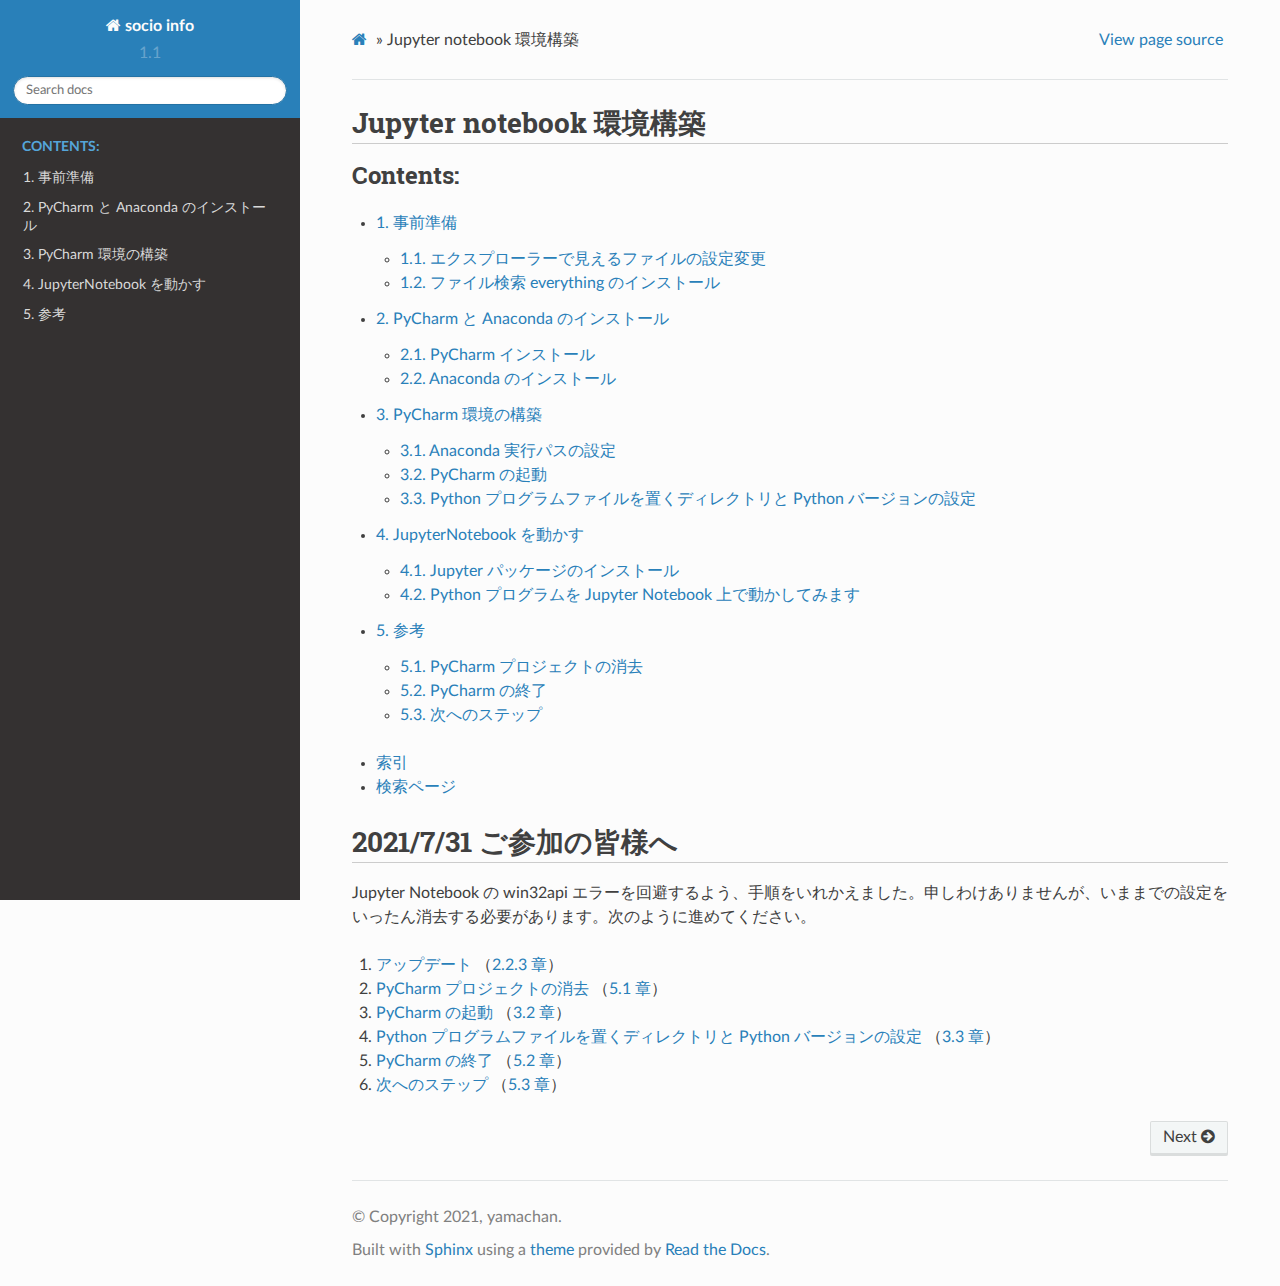
==== commit 74a084d6: "Fixed win32api error. Added bottle installation." ====
--- a/docs/index.html
+++ b/docs/index.html
@@ -7,7 +7,7 @@
   
   <meta name="viewport" content="width=device-width, initial-scale=1.0" />
   
-  <title>Jupyter notebook 環境構築 &mdash; socio info 1.0 ドキュメント</title>
+  <title>Jupyter notebook 環境構築 &mdash; socio info 1.1 ドキュメント</title>
   
 
   
@@ -64,7 +64,7 @@
             
             
               <div class="version">
-                1.0
+                1.1
               </div>
             
           
@@ -95,7 +95,7 @@
 <li class="toctree-l1"><a class="reference internal" href="pycharm_install.html">2. PyCharm と Anaconda のインストール</a></li>
 <li class="toctree-l1"><a class="reference internal" href="pycharm_exec.html">3. PyCharm 環境の構築</a></li>
 <li class="toctree-l1"><a class="reference internal" href="startjupyter.html">4. JupyterNotebook を動かす</a></li>
-<li class="toctree-l1"><a class="reference internal" href="fin.html">5. PyCharm の終了及び次へのステップ</a></li>
+<li class="toctree-l1"><a class="reference internal" href="fin.html">5. 参考</a></li>
 </ul>
 
             
@@ -180,7 +180,7 @@
 </li>
 <li class="toctree-l1"><a class="reference internal" href="pycharm_exec.html">3. PyCharm 環境の構築</a><ul>
 <li class="toctree-l2"><a class="reference internal" href="pycharm_exec.html#anaconda">3.1. Anaconda 実行パスの設定</a></li>
-<li class="toctree-l2"><a class="reference internal" href="pycharm_exec.html#id1">3.2. PyCharm の起動</a></li>
+<li class="toctree-l2"><a class="reference internal" href="pycharm_exec.html#start-pycharm">3.2. PyCharm の起動</a></li>
 <li class="toctree-l2"><a class="reference internal" href="pycharm_exec.html#python-python">3.3. Python プログラムファイルを置くディレクトリと Python バージョンの設定</a></li>
 </ul>
 </li>
@@ -189,9 +189,10 @@
 <li class="toctree-l2"><a class="reference internal" href="startjupyter.html#python-jupyter-notebook">4.2. Python プログラムを Jupyter Notebook 上で動かしてみます</a></li>
 </ul>
 </li>
-<li class="toctree-l1"><a class="reference internal" href="fin.html">5. PyCharm の終了及び次へのステップ</a><ul>
-<li class="toctree-l2"><a class="reference internal" href="fin.html#id1">5.1. PyCharm の終了</a></li>
-<li class="toctree-l2"><a class="reference internal" href="fin.html#id2">5.2. 次へのステップ</a></li>
+<li class="toctree-l1"><a class="reference internal" href="fin.html">5. 参考</a><ul>
+<li class="toctree-l2"><a class="reference internal" href="fin.html#pycharm">5.1. PyCharm プロジェクトの消去</a></li>
+<li class="toctree-l2"><a class="reference internal" href="fin.html#exit-pycharm">5.2. PyCharm の終了</a></li>
+<li class="toctree-l2"><a class="reference internal" href="fin.html#next-steps">5.3. 次へのステップ</a></li>
 </ul>
 </li>
 </ul>
@@ -200,6 +201,18 @@
 <li><p><a class="reference internal" href="genindex.html"><span class="std std-ref">索引</span></a></p></li>
 <li><p><a class="reference internal" href="search.html"><span class="std std-ref">検索ページ</span></a></p></li>
 </ul>
+</div>
+<div class="section" id="id1">
+<h1>2021/7/31 ご参加の皆様へ<a class="headerlink" href="#id1" title="このヘッドラインへのパーマリンク">¶</a></h1>
+<p>Jupyter Notebook の win32api エラーを回避するよう、手順をいれかえました。申しわけありませんが、いままでの設定をいったん消去する必要があります。次のように進めてください。</p>
+<ol class="arabic simple">
+<li><p><a class="reference internal" href="pycharm_install.html#anaconda-update"><span class="std std-ref">アップデート</span></a> （<a class="reference internal" href="pycharm_install.html#anaconda-update"><span class="std std-numref">2.2.3 章</span></a>）</p></li>
+<li><p><a class="reference internal" href="fin.html#erase-project"><span class="std std-ref">PyCharm プロジェクトの消去</span></a> （<a class="reference internal" href="fin.html#erase-project"><span class="std std-numref">5.1 章</span></a>）</p></li>
+<li><p><a class="reference internal" href="pycharm_exec.html#start-pycharm"><span class="std std-ref">PyCharm の起動</span></a> （<a class="reference internal" href="pycharm_exec.html#start-pycharm"><span class="std std-numref">3.2 章</span></a>）</p></li>
+<li><p><a class="reference internal" href="pycharm_exec.html#pythondirectory"><span class="std std-ref">Python プログラムファイルを置くディレクトリと Python バージョンの設定</span></a> （<a class="reference internal" href="pycharm_exec.html#pythondirectory"><span class="std std-numref">3.3 章</span></a>）</p></li>
+<li><p><a class="reference internal" href="fin.html#exit-pycharm"><span class="std std-ref">PyCharm の終了</span></a> （<a class="reference internal" href="fin.html#exit-pycharm"><span class="std std-numref">5.2 章</span></a>）</p></li>
+<li><p><a class="reference internal" href="fin.html#next-steps"><span class="std std-ref">次へのステップ</span></a> （<a class="reference internal" href="fin.html#next-steps"><span class="std std-numref">5.3 章</span></a>）</p></li>
+</ol>
 </div>
 
 
